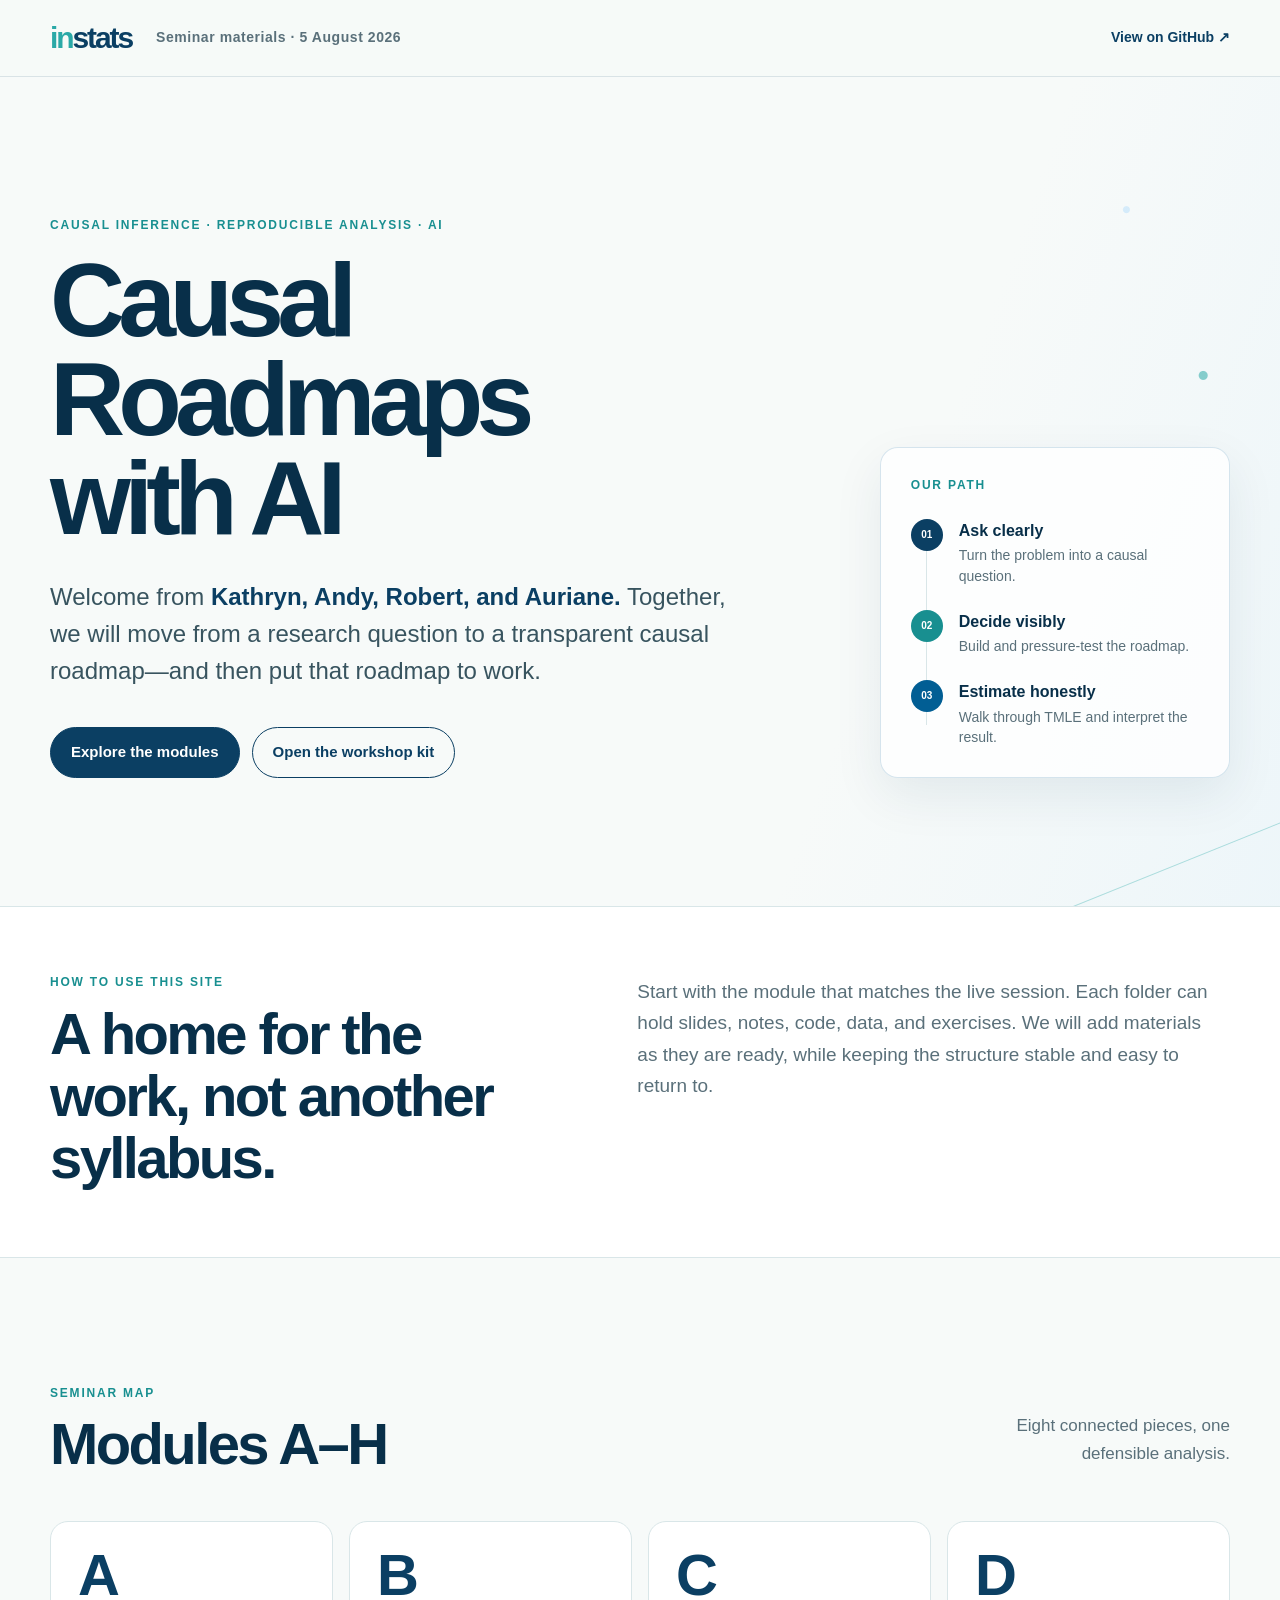
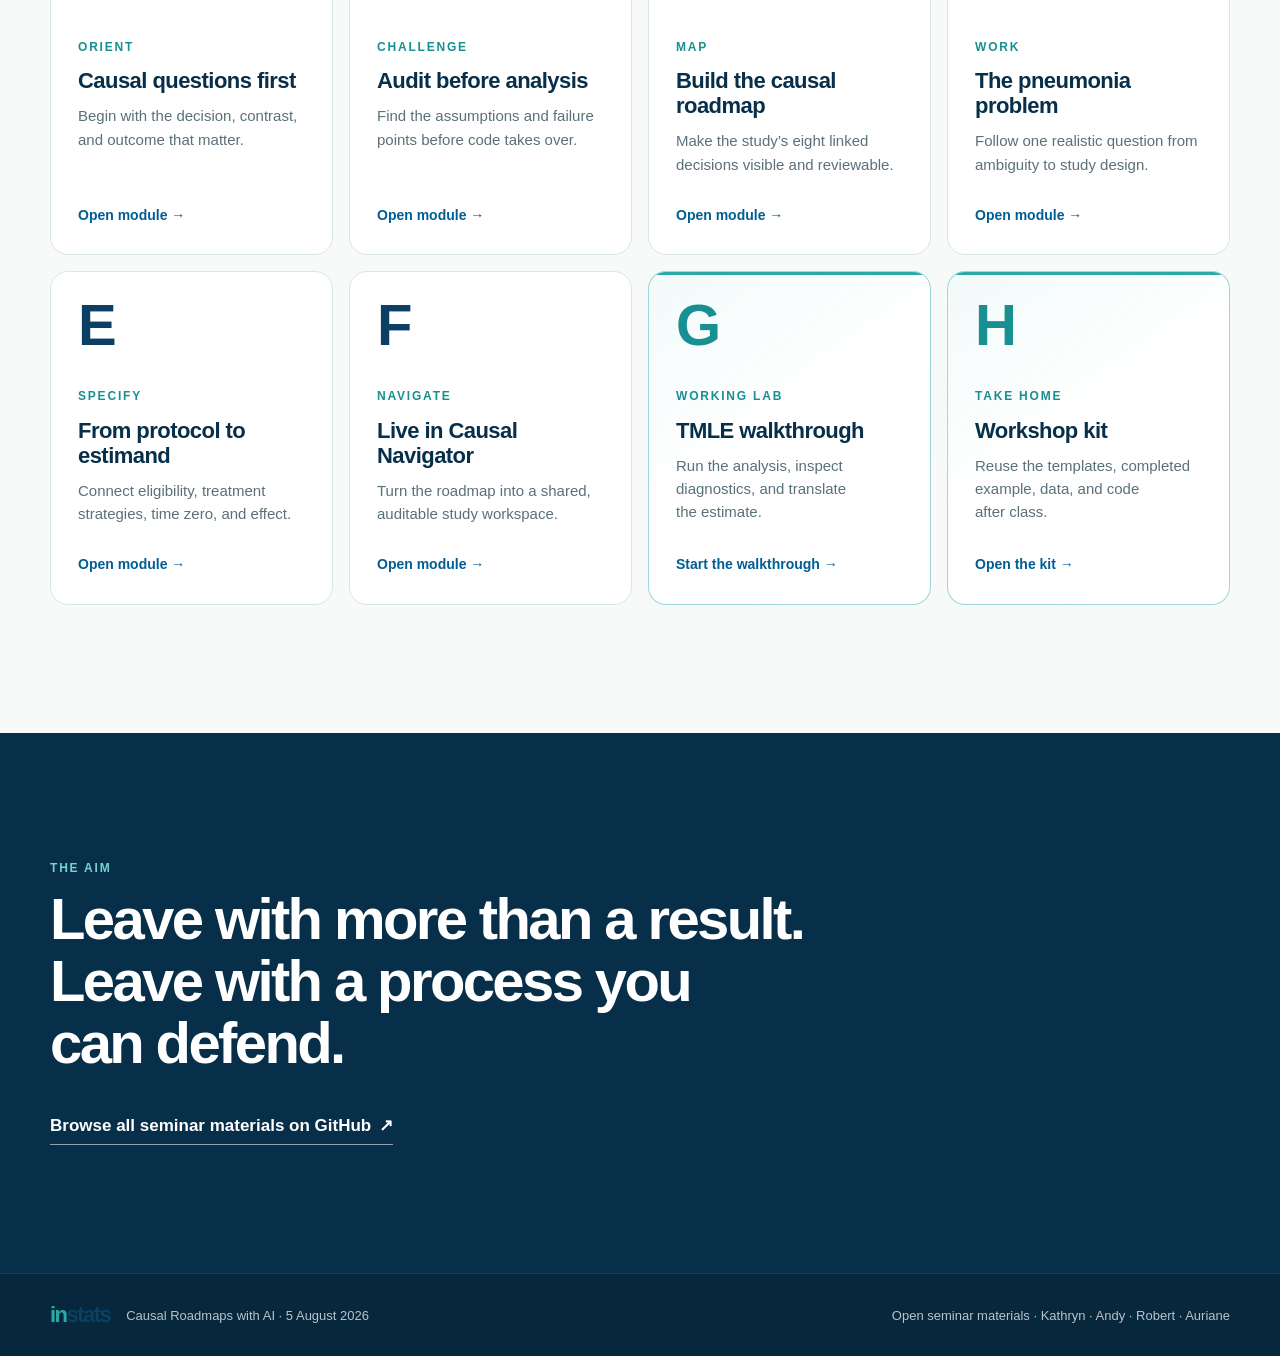
==== index.html @ be31fae8 "Create seminar materials site" ====
<!doctype html>
<html lang="en">
  <head>
    <meta charset="utf-8" />
    <meta name="viewport" content="width=device-width, initial-scale=1" />
    <meta
      name="description"
      content="Open companion materials for the INStats seminar Causal Roadmaps with AI, 5 August 2026."
    />
    <meta name="theme-color" content="#0b3f63" />
    <link
      rel="canonical"
      href="https://andystats.github.io/Instats-Aug-5-2026-seminar/"
    />

    <meta property="og:type" content="website" />
    <meta property="og:site_name" content="INStats seminar materials" />
    <meta property="og:title" content="Causal Roadmaps with AI" />
    <meta
      property="og:description"
      content="Welcome from Kathryn, Andy, Robert, and Auriane. Explore the seminar modules, TMLE walkthrough, and workshop kit."
    />
    <meta
      property="og:url"
      content="https://andystats.github.io/Instats-Aug-5-2026-seminar/"
    />
    <meta
      property="og:image"
      content="https://andystats.github.io/Instats-Aug-5-2026-seminar/assets/og.png"
    />
    <meta name="twitter:card" content="summary_large_image" />
    <meta name="twitter:title" content="Causal Roadmaps with AI" />
    <meta
      name="twitter:description"
      content="Open materials for the INStats seminar on 5 August 2026."
    />
    <meta
      name="twitter:image"
      content="https://andystats.github.io/Instats-Aug-5-2026-seminar/assets/og.png"
    />

    <link rel="stylesheet" href="styles.css" />
    <title>Causal Roadmaps with AI | INStats</title>
  </head>

  <body>
    <a class="skip-link" href="#main">Skip to main content</a>

    <header class="site-header">
      <div class="shell header-inner">
        <a class="brand" href="./" aria-label="INStats seminar home">
          <span class="brand-in">in</span><span class="brand-stats">stats</span>
        </a>
        <span class="header-label">Seminar materials · 5 August 2026</span>
        <a
          class="quiet-link"
          href="https://github.com/andystats/Instats-Aug-5-2026-seminar"
        >
          View on GitHub
          <span aria-hidden="true">↗</span>
        </a>
      </div>
    </header>

    <main id="main">
      <section class="hero">
        <div class="shell hero-grid">
          <div class="hero-copy">
            <p class="eyebrow">Causal inference · reproducible analysis · AI</p>
            <h1>Causal Roadmaps<br />with AI</h1>
            <p class="lede">
              Welcome from <strong>Kathryn, Andy, Robert, and Auriane.</strong>
              Together, we will move from a research question to a transparent
              causal roadmap—and then put that roadmap to work.
            </p>
            <div class="hero-actions">
              <a class="button button-primary" href="#modules">
                Explore the modules
              </a>
              <a
                class="button button-secondary"
                href="https://github.com/andystats/Instats-Aug-5-2026-seminar/tree/main/modules/H"
              >
                Open the workshop kit
              </a>
            </div>
          </div>

          <aside class="roadmap" aria-label="The seminar learning path">
            <p class="roadmap-label">Our path</p>
            <ol>
              <li>
                <span class="roadmap-number">01</span>
                <span>
                  <strong>Ask clearly</strong>
                  Turn the problem into a causal question.
                </span>
              </li>
              <li>
                <span class="roadmap-number">02</span>
                <span>
                  <strong>Decide visibly</strong>
                  Build and pressure-test the roadmap.
                </span>
              </li>
              <li>
                <span class="roadmap-number">03</span>
                <span>
                  <strong>Estimate honestly</strong>
                  Walk through TMLE and interpret the result.
                </span>
              </li>
            </ol>
          </aside>
        </div>
      </section>

      <section class="orientation" aria-labelledby="orientation-title">
        <div class="shell orientation-grid">
          <div>
            <p class="section-kicker">How to use this site</p>
            <h2 id="orientation-title">A home for the work, not another syllabus.</h2>
          </div>
          <p>
            Start with the module that matches the live session. Each folder can
            hold slides, notes, code, data, and exercises. We will add materials
            as they are ready, while keeping the structure stable and easy to
            return to.
          </p>
        </div>
      </section>

      <section class="modules-section" id="modules" aria-labelledby="modules-title">
        <div class="shell">
          <div class="section-heading">
            <div>
              <p class="section-kicker">Seminar map</p>
              <h2 id="modules-title">Modules A–H</h2>
            </div>
            <p>Eight connected pieces, one defensible analysis.</p>
          </div>

          <div class="module-grid">
            <a
              class="module-card"
              href="https://github.com/andystats/Instats-Aug-5-2026-seminar/tree/main/modules/A"
            >
              <span class="module-letter">A</span>
              <span class="module-meta">Orient</span>
              <h3>Causal questions first</h3>
              <p>Begin with the decision, contrast, and outcome that matter.</p>
              <span class="card-link">Open module <span aria-hidden="true">→</span></span>
            </a>

            <a
              class="module-card"
              href="https://github.com/andystats/Instats-Aug-5-2026-seminar/tree/main/modules/B"
            >
              <span class="module-letter">B</span>
              <span class="module-meta">Challenge</span>
              <h3>Audit before analysis</h3>
              <p>Find the assumptions and failure points before code takes over.</p>
              <span class="card-link">Open module <span aria-hidden="true">→</span></span>
            </a>

            <a
              class="module-card"
              href="https://github.com/andystats/Instats-Aug-5-2026-seminar/tree/main/modules/C"
            >
              <span class="module-letter">C</span>
              <span class="module-meta">Map</span>
              <h3>Build the causal roadmap</h3>
              <p>Make the study’s eight linked decisions visible and reviewable.</p>
              <span class="card-link">Open module <span aria-hidden="true">→</span></span>
            </a>

            <a
              class="module-card"
              href="https://github.com/andystats/Instats-Aug-5-2026-seminar/tree/main/modules/D"
            >
              <span class="module-letter">D</span>
              <span class="module-meta">Work</span>
              <h3>The pneumonia problem</h3>
              <p>Follow one realistic question from ambiguity to study design.</p>
              <span class="card-link">Open module <span aria-hidden="true">→</span></span>
            </a>

            <a
              class="module-card"
              href="https://github.com/andystats/Instats-Aug-5-2026-seminar/tree/main/modules/E"
            >
              <span class="module-letter">E</span>
              <span class="module-meta">Specify</span>
              <h3>From protocol to estimand</h3>
              <p>Connect eligibility, treatment strategies, time zero, and effect.</p>
              <span class="card-link">Open module <span aria-hidden="true">→</span></span>
            </a>

            <a
              class="module-card"
              href="https://github.com/andystats/Instats-Aug-5-2026-seminar/tree/main/modules/F"
            >
              <span class="module-letter">F</span>
              <span class="module-meta">Navigate</span>
              <h3>Live in Causal Navigator</h3>
              <p>Turn the roadmap into a shared, auditable study workspace.</p>
              <span class="card-link">Open module <span aria-hidden="true">→</span></span>
            </a>

            <a
              class="module-card module-card-featured"
              href="https://github.com/andystats/Instats-Aug-5-2026-seminar/tree/main/modules/G"
            >
              <span class="module-letter">G</span>
              <span class="module-meta">Working lab</span>
              <h3>TMLE walkthrough</h3>
              <p>Run the analysis, inspect diagnostics, and translate the estimate.</p>
              <span class="card-link">Start the walkthrough <span aria-hidden="true">→</span></span>
            </a>

            <a
              class="module-card module-card-featured"
              href="https://github.com/andystats/Instats-Aug-5-2026-seminar/tree/main/modules/H"
            >
              <span class="module-letter">H</span>
              <span class="module-meta">Take home</span>
              <h3>Workshop kit</h3>
              <p>Reuse the templates, completed example, data, and code after class.</p>
              <span class="card-link">Open the kit <span aria-hidden="true">→</span></span>
            </a>
          </div>
        </div>
      </section>

      <section class="closing" aria-labelledby="closing-title">
        <div class="shell closing-inner">
          <p class="section-kicker">The aim</p>
          <h2 id="closing-title">
            Leave with more than a result.<br />
            Leave with a process you can defend.
          </h2>
          <a
            class="text-link"
            href="https://github.com/andystats/Instats-Aug-5-2026-seminar"
          >
            Browse all seminar materials on GitHub
            <span aria-hidden="true">↗</span>
          </a>
        </div>
      </section>
    </main>

    <footer class="site-footer">
      <div class="shell footer-inner">
        <p>
          <span class="brand brand-small" aria-label="INStats">
            <span class="brand-in">in</span><span class="brand-stats">stats</span>
          </span>
          <span>Causal Roadmaps with AI · 5 August 2026</span>
        </p>
        <p>Open seminar materials · Kathryn · Andy · Robert · Auriane</p>
      </div>
    </footer>
  </body>
</html>
---- styles.css ----
:root {
  --navy-950: #082f49;
  --navy-900: #0b3f63;
  --blue-700: #015e94;
  --teal-600: #188f90;
  --teal-500: #2aa9a7;
  --sky-200: #b1dcfb;
  --ink: #15313f;
  --muted: #5a707a;
  --line: #d9e6e8;
  --paper: #f7faf9;
  --white: #ffffff;
  --max-width: 1180px;
  --radius: 18px;
  --shadow: 0 18px 50px rgba(8, 47, 73, 0.08);
}

* {
  box-sizing: border-box;
}

html {
  scroll-behavior: smooth;
}

body {
  margin: 0;
  background: var(--paper);
  color: var(--ink);
  font-family:
    "Avenir Next", Avenir, "Segoe UI", Helvetica, Arial, sans-serif;
  font-size: 17px;
  line-height: 1.65;
  text-rendering: optimizeLegibility;
}

a {
  color: inherit;
}

.shell {
  width: min(calc(100% - 40px), var(--max-width));
  margin-inline: auto;
}

.skip-link {
  position: fixed;
  z-index: 20;
  top: 10px;
  left: 10px;
  padding: 10px 14px;
  border-radius: 8px;
  background: var(--navy-950);
  color: var(--white);
  transform: translateY(-160%);
}

.skip-link:focus {
  transform: translateY(0);
}

.site-header {
  position: relative;
  z-index: 10;
  border-bottom: 1px solid rgba(11, 63, 99, 0.12);
  background: rgba(247, 250, 249, 0.92);
}

.header-inner {
  min-height: 76px;
  display: grid;
  grid-template-columns: auto 1fr auto;
  align-items: center;
  gap: 24px;
}

.brand {
  display: inline-flex;
  align-items: baseline;
  text-decoration: none;
  font-size: 30px;
  font-weight: 800;
  letter-spacing: -0.07em;
  line-height: 1;
}

.brand-in {
  color: var(--teal-500);
}

.brand-stats {
  color: var(--navy-900);
}

.header-label {
  color: var(--muted);
  font-size: 14px;
  font-weight: 650;
  letter-spacing: 0.04em;
}

.quiet-link {
  color: var(--navy-900);
  font-size: 14px;
  font-weight: 700;
  text-decoration: none;
}

.quiet-link:hover,
.quiet-link:focus-visible {
  color: var(--teal-600);
}

.hero {
  position: relative;
  overflow: hidden;
  padding: clamp(80px, 11vw, 150px) 0 clamp(84px, 10vw, 130px);
  background:
    radial-gradient(circle at 88% 16%, rgba(177, 220, 251, 0.48) 0 3px, transparent 4px),
    radial-gradient(circle at 94% 36%, rgba(42, 169, 167, 0.55) 0 4px, transparent 5px),
    linear-gradient(110deg, var(--paper) 0 68%, rgba(177, 220, 251, 0.14) 100%);
}

.hero::after {
  content: "";
  position: absolute;
  right: -120px;
  bottom: 26px;
  width: 520px;
  height: 1px;
  background: var(--teal-500);
  opacity: 0.35;
  transform: rotate(-22deg);
  transform-origin: center;
}

.hero-grid {
  position: relative;
  z-index: 1;
  display: grid;
  grid-template-columns: minmax(0, 1.35fr) minmax(310px, 0.65fr);
  gap: clamp(56px, 8vw, 108px);
  align-items: end;
}

.eyebrow,
.section-kicker,
.roadmap-label,
.module-meta {
  margin: 0;
  color: var(--teal-600);
  font-size: 12px;
  font-weight: 800;
  letter-spacing: 0.15em;
  line-height: 1.3;
  text-transform: uppercase;
}

h1,
h2,
h3,
p {
  text-wrap: pretty;
}

h1 {
  max-width: 760px;
  margin: 18px 0 30px;
  color: var(--navy-950);
  font-size: clamp(58px, 8.4vw, 104px);
  font-weight: 750;
  letter-spacing: -0.065em;
  line-height: 0.95;
}

.lede {
  max-width: 680px;
  margin: 0;
  color: #38545f;
  font-size: clamp(19px, 2.1vw, 24px);
  line-height: 1.55;
}

.lede strong {
  color: var(--navy-900);
  font-weight: 700;
}

.hero-actions {
  display: flex;
  flex-wrap: wrap;
  gap: 12px;
  margin-top: 38px;
}

.button {
  display: inline-flex;
  min-height: 50px;
  align-items: center;
  justify-content: center;
  padding: 12px 20px;
  border: 1px solid var(--navy-900);
  border-radius: 999px;
  font-size: 15px;
  font-weight: 750;
  text-decoration: none;
  transition:
    background-color 160ms ease,
    color 160ms ease,
    transform 160ms ease;
}

.button:hover {
  transform: translateY(-2px);
}

.button-primary {
  background: var(--navy-900);
  color: var(--white);
}

.button-primary:hover {
  background: var(--navy-950);
}

.button-secondary {
  background: transparent;
  color: var(--navy-900);
}

.button-secondary:hover {
  background: rgba(255, 255, 255, 0.7);
}

.roadmap {
  padding: 30px;
  border: 1px solid rgba(1, 94, 148, 0.16);
  border-radius: var(--radius);
  background: rgba(255, 255, 255, 0.78);
  box-shadow: var(--shadow);
}

.roadmap ol {
  position: relative;
  display: grid;
  gap: 24px;
  margin: 25px 0 0;
  padding: 0;
  list-style: none;
}

.roadmap ol::before {
  content: "";
  position: absolute;
  top: 14px;
  bottom: 22px;
  left: 15px;
  width: 1px;
  background: var(--line);
}

.roadmap li {
  position: relative;
  display: grid;
  grid-template-columns: 32px 1fr;
  gap: 16px;
  color: var(--muted);
  font-size: 14px;
  line-height: 1.45;
}

.roadmap-number {
  position: relative;
  z-index: 1;
  display: grid;
  width: 32px;
  height: 32px;
  place-items: center;
  border-radius: 50%;
  background: var(--navy-900);
  color: var(--white);
  font-size: 10px;
  font-weight: 800;
}

.roadmap li:nth-child(2) .roadmap-number {
  background: var(--teal-600);
}

.roadmap li:nth-child(3) .roadmap-number {
  background: var(--blue-700);
}

.roadmap strong {
  display: block;
  margin-bottom: 3px;
  color: var(--navy-950);
  font-size: 16px;
}

.orientation {
  padding: 68px 0;
  border-top: 1px solid var(--line);
  border-bottom: 1px solid var(--line);
  background: var(--white);
}

.orientation-grid {
  display: grid;
  grid-template-columns: 0.9fr 1.1fr;
  gap: clamp(36px, 8vw, 110px);
  align-items: start;
}

.orientation h2,
.section-heading h2,
.closing h2 {
  margin: 12px 0 0;
  color: var(--navy-950);
  font-size: clamp(34px, 4.8vw, 58px);
  font-weight: 720;
  letter-spacing: -0.045em;
  line-height: 1.07;
}

.orientation-grid > p {
  max-width: 620px;
  margin: 1px 0 0;
  color: var(--muted);
  font-size: 19px;
}

.modules-section {
  padding: clamp(76px, 10vw, 128px) 0;
}

.section-heading {
  display: flex;
  justify-content: space-between;
  gap: 32px;
  align-items: end;
  margin-bottom: 46px;
}

.section-heading > p {
  max-width: 360px;
  margin: 0 0 7px;
  color: var(--muted);
  text-align: right;
}

.module-grid {
  display: grid;
  grid-template-columns: repeat(4, minmax(0, 1fr));
  gap: 16px;
}

.module-card {
  position: relative;
  min-height: 330px;
  display: flex;
  flex-direction: column;
  padding: 27px;
  overflow: hidden;
  border: 1px solid var(--line);
  border-radius: var(--radius);
  background: var(--white);
  color: var(--ink);
  text-decoration: none;
  transition:
    border-color 180ms ease,
    box-shadow 180ms ease,
    transform 180ms ease;
}

.module-card::before {
  content: "";
  position: absolute;
  inset: 0 auto auto 0;
  width: 100%;
  height: 3px;
  background: var(--sky-200);
  transform: scaleX(0);
  transform-origin: left;
  transition: transform 180ms ease;
}

.module-card:hover {
  border-color: rgba(1, 94, 148, 0.4);
  box-shadow: var(--shadow);
  transform: translateY(-4px);
}

.module-card:hover::before {
  transform: scaleX(1);
}

.module-card-featured {
  border-color: rgba(42, 169, 167, 0.45);
  background:
    linear-gradient(145deg, rgba(42, 169, 167, 0.06), transparent 46%),
    var(--white);
}

.module-card-featured::before {
  background: var(--teal-500);
  transform: scaleX(1);
}

.module-letter {
  display: block;
  margin-bottom: 38px;
  color: var(--navy-900);
  font-size: 58px;
  font-weight: 650;
  letter-spacing: -0.06em;
  line-height: 0.9;
}

.module-card-featured .module-letter {
  color: var(--teal-600);
}

.module-card h3 {
  margin: 13px 0 11px;
  color: var(--navy-950);
  font-size: 22px;
  font-weight: 720;
  letter-spacing: -0.025em;
  line-height: 1.14;
}

.module-card p {
  margin: 0 0 28px;
  color: var(--muted);
  font-size: 15px;
  line-height: 1.55;
}

.card-link {
  margin-top: auto;
  color: var(--blue-700);
  font-size: 14px;
  font-weight: 750;
}

.closing {
  padding: clamp(82px, 10vw, 132px) 0;
  background: var(--navy-950);
  color: var(--white);
}

.closing-inner {
  display: grid;
  justify-items: start;
}

.closing .section-kicker {
  color: #76d2cf;
}

.closing h2 {
  max-width: 900px;
  color: var(--white);
}

.text-link {
  display: inline-flex;
  gap: 8px;
  margin-top: 38px;
  padding-bottom: 4px;
  border-bottom: 1px solid rgba(255, 255, 255, 0.55);
  font-weight: 700;
  text-decoration: none;
}

.text-link:hover {
  border-color: #76d2cf;
  color: #76d2cf;
}

.site-footer {
  padding: 30px 0;
  border-top: 1px solid rgba(255, 255, 255, 0.09);
  background: #06273c;
  color: rgba(255, 255, 255, 0.72);
  font-size: 13px;
}

.footer-inner {
  display: flex;
  justify-content: space-between;
  gap: 30px;
  align-items: center;
}

.footer-inner p {
  display: flex;
  align-items: center;
  gap: 16px;
  margin: 0;
}

.brand-small {
  font-size: 22px;
}

a:focus-visible {
  outline: 3px solid var(--teal-500);
  outline-offset: 4px;
}

@media (max-width: 980px) {
  .hero-grid {
    grid-template-columns: 1fr;
    align-items: start;
  }

  .roadmap {
    max-width: 680px;
  }

  .module-grid {
    grid-template-columns: repeat(2, minmax(0, 1fr));
  }
}

@media (max-width: 720px) {
  .shell {
    width: min(calc(100% - 28px), var(--max-width));
  }

  .header-inner {
    min-height: 68px;
    grid-template-columns: auto 1fr;
  }

  .header-label {
    display: none;
  }

  .quiet-link {
    justify-self: end;
  }

  .hero {
    padding: 68px 0 76px;
  }

  .hero-grid {
    gap: 48px;
  }

  h1 {
    font-size: clamp(52px, 16vw, 76px);
  }

  .hero-actions {
    align-items: stretch;
    flex-direction: column;
  }

  .button {
    width: 100%;
  }

  .orientation-grid,
  .module-grid {
    grid-template-columns: 1fr;
  }

  .section-heading {
    display: grid;
    align-items: start;
  }

  .section-heading > p {
    text-align: left;
  }

  .module-card {
    min-height: 286px;
  }

  .footer-inner,
  .footer-inner p {
    align-items: flex-start;
    flex-direction: column;
  }
}

@media (prefers-reduced-motion: reduce) {
  html {
    scroll-behavior: auto;
  }

  *,
  *::before,
  *::after {
    scroll-behavior: auto !important;
    transition-duration: 0.01ms !important;
  }
}
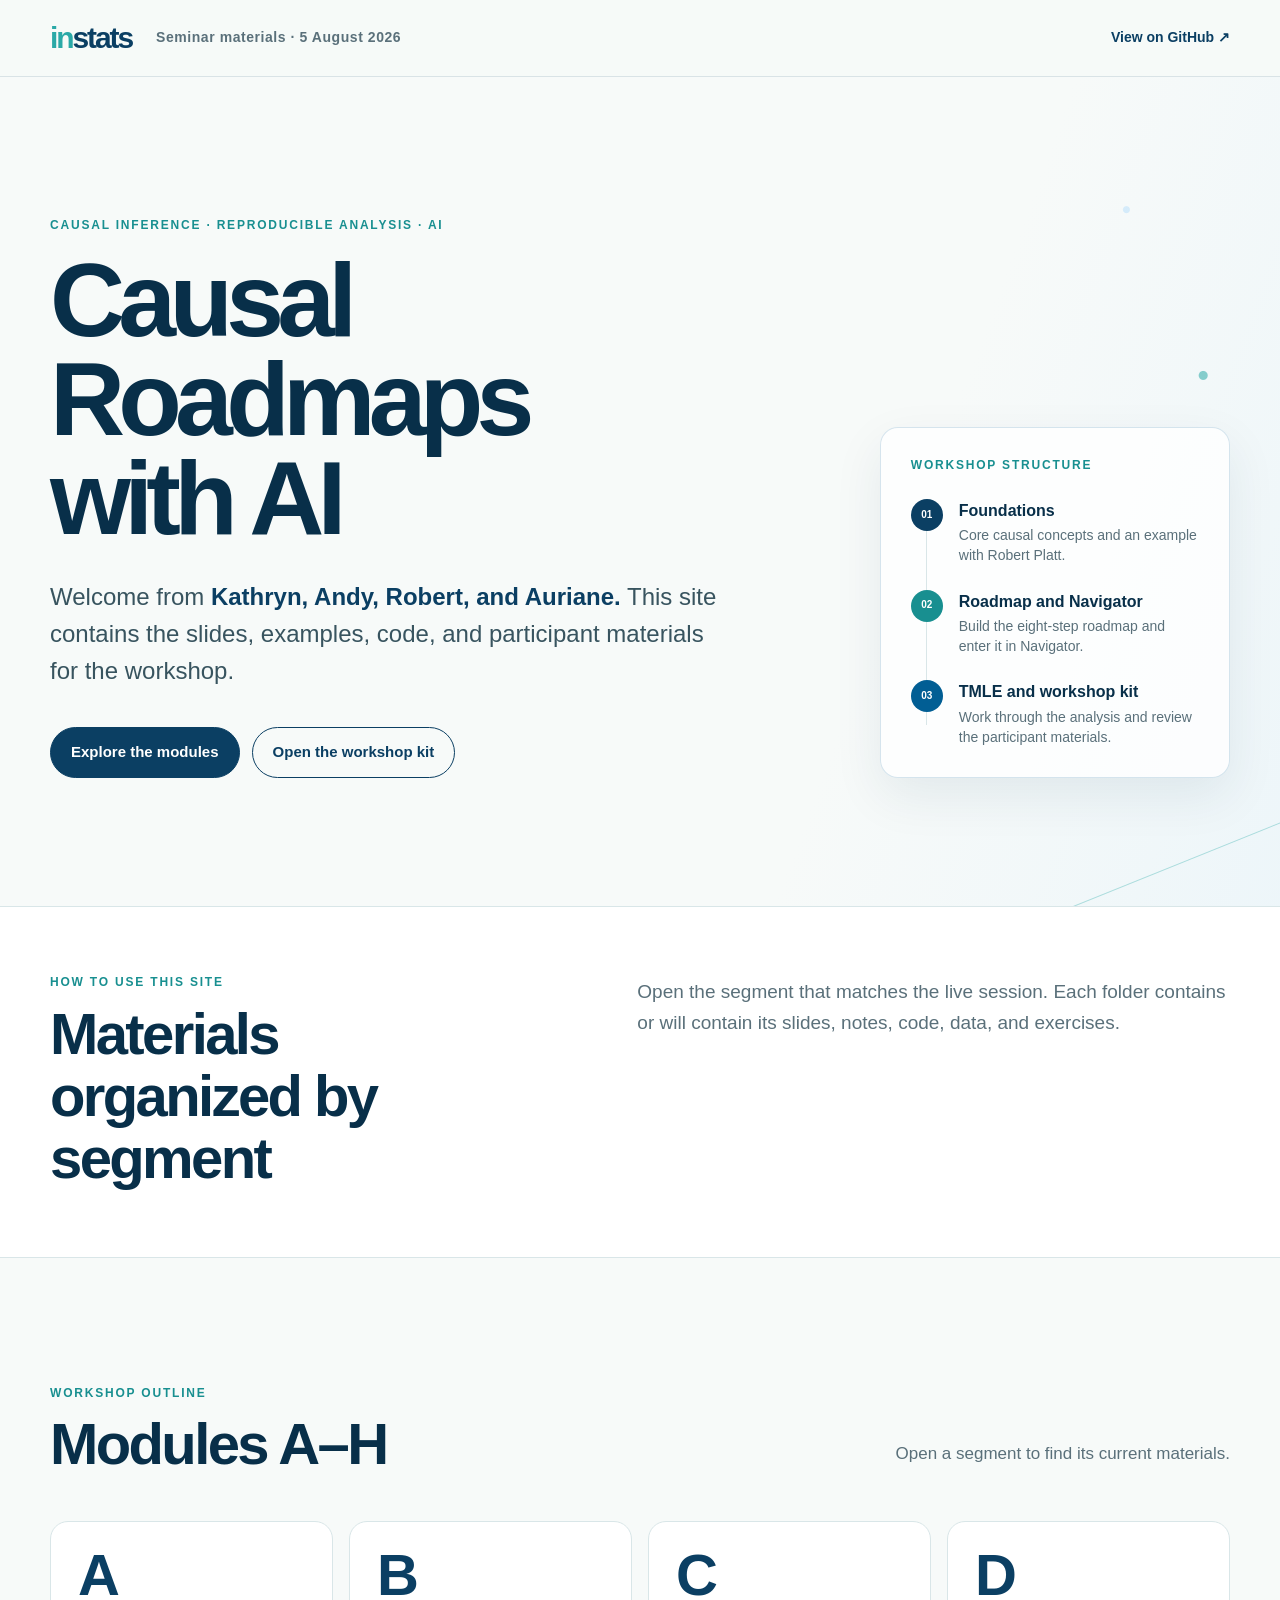
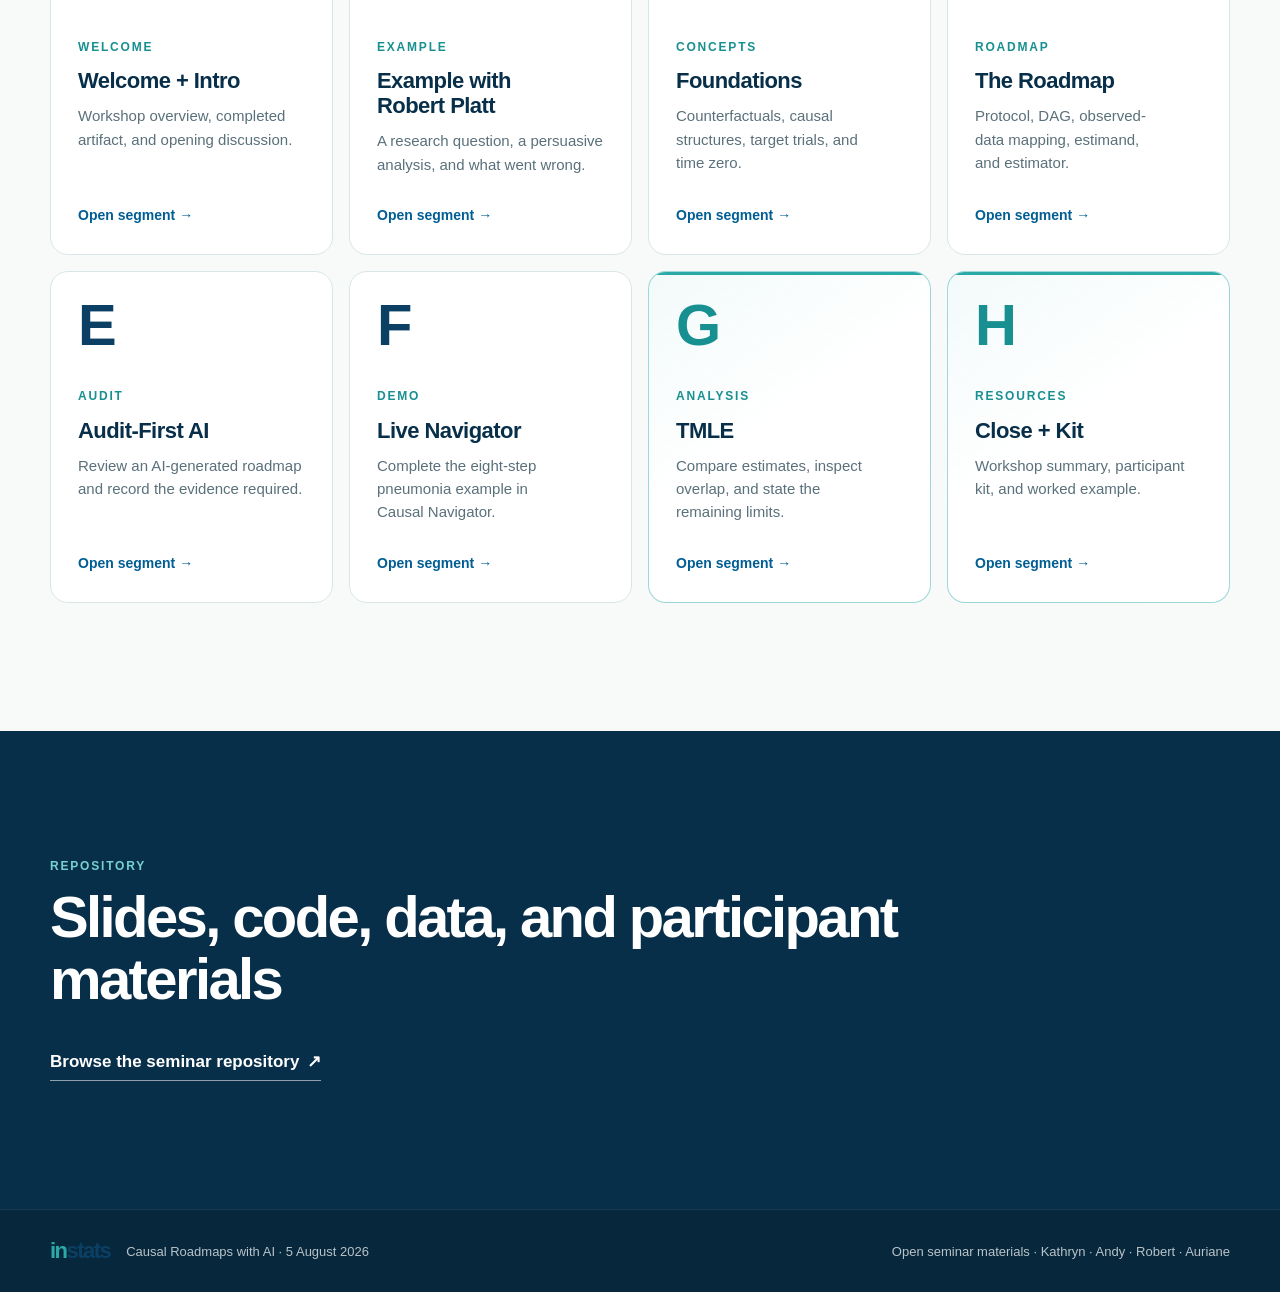
==== commit 24793d25: "Align site with workshop outline" ====
--- a/index.html
+++ b/index.html
@@ -70,8 +70,8 @@
             <h1>Causal Roadmaps<br />with AI</h1>
             <p class="lede">
               Welcome from <strong>Kathryn, Andy, Robert, and Auriane.</strong>
-              Together, we will move from a research question to a transparent
-              causal roadmap—and then put that roadmap to work.
+              This site contains the slides, examples, code, and participant
+              materials for the workshop.
             </p>
             <div class="hero-actions">
               <a class="button button-primary" href="#modules">
@@ -87,27 +87,27 @@
           </div>
 
           <aside class="roadmap" aria-label="The seminar learning path">
-            <p class="roadmap-label">Our path</p>
+            <p class="roadmap-label">Workshop structure</p>
             <ol>
               <li>
                 <span class="roadmap-number">01</span>
                 <span>
-                  <strong>Ask clearly</strong>
-                  Turn the problem into a causal question.
+                  <strong>Foundations</strong>
+                  Core causal concepts and an example with Robert Platt.
                 </span>
               </li>
               <li>
                 <span class="roadmap-number">02</span>
                 <span>
-                  <strong>Decide visibly</strong>
-                  Build and pressure-test the roadmap.
+                  <strong>Roadmap and Navigator</strong>
+                  Build the eight-step roadmap and enter it in Navigator.
                 </span>
               </li>
               <li>
                 <span class="roadmap-number">03</span>
                 <span>
-                  <strong>Estimate honestly</strong>
-                  Walk through TMLE and interpret the result.
+                  <strong>TMLE and workshop kit</strong>
+                  Work through the analysis and review the participant materials.
                 </span>
               </li>
             </ol>
@@ -119,13 +119,11 @@
         <div class="shell orientation-grid">
           <div>
             <p class="section-kicker">How to use this site</p>
-            <h2 id="orientation-title">A home for the work, not another syllabus.</h2>
+            <h2 id="orientation-title">Materials organized by segment</h2>
           </div>
           <p>
-            Start with the module that matches the live session. Each folder can
-            hold slides, notes, code, data, and exercises. We will add materials
-            as they are ready, while keeping the structure stable and easy to
-            return to.
+            Open the segment that matches the live session. Each folder contains
+            or will contain its slides, notes, code, data, and exercises.
           </p>
         </div>
       </section>
@@ -134,10 +132,10 @@
         <div class="shell">
           <div class="section-heading">
             <div>
-              <p class="section-kicker">Seminar map</p>
+              <p class="section-kicker">Workshop outline</p>
               <h2 id="modules-title">Modules A–H</h2>
             </div>
-            <p>Eight connected pieces, one defensible analysis.</p>
+            <p>Open a segment to find its current materials.</p>
           </div>
 
           <div class="module-grid">
@@ -146,10 +144,10 @@
               href="https://github.com/andystats/Instats-Aug-5-2026-seminar/tree/main/modules/A"
             >
               <span class="module-letter">A</span>
-              <span class="module-meta">Orient</span>
-              <h3>Causal questions first</h3>
-              <p>Begin with the decision, contrast, and outcome that matter.</p>
-              <span class="card-link">Open module <span aria-hidden="true">→</span></span>
+              <span class="module-meta">Welcome</span>
+              <h3>Welcome + Intro</h3>
+              <p>Workshop overview, completed artifact, and opening discussion.</p>
+              <span class="card-link">Open segment <span aria-hidden="true">→</span></span>
             </a>
 
             <a
@@ -157,10 +155,10 @@
               href="https://github.com/andystats/Instats-Aug-5-2026-seminar/tree/main/modules/B"
             >
               <span class="module-letter">B</span>
-              <span class="module-meta">Challenge</span>
-              <h3>Audit before analysis</h3>
-              <p>Find the assumptions and failure points before code takes over.</p>
-              <span class="card-link">Open module <span aria-hidden="true">→</span></span>
+              <span class="module-meta">Example</span>
+              <h3>Example with Robert Platt</h3>
+              <p>A research question, a persuasive analysis, and what went wrong.</p>
+              <span class="card-link">Open segment <span aria-hidden="true">→</span></span>
             </a>
 
             <a
@@ -168,10 +166,10 @@
               href="https://github.com/andystats/Instats-Aug-5-2026-seminar/tree/main/modules/C"
             >
               <span class="module-letter">C</span>
-              <span class="module-meta">Map</span>
-              <h3>Build the causal roadmap</h3>
-              <p>Make the study’s eight linked decisions visible and reviewable.</p>
-              <span class="card-link">Open module <span aria-hidden="true">→</span></span>
+              <span class="module-meta">Concepts</span>
+              <h3>Foundations</h3>
+              <p>Counterfactuals, causal structures, target trials, and time zero.</p>
+              <span class="card-link">Open segment <span aria-hidden="true">→</span></span>
             </a>
 
             <a
@@ -179,10 +177,10 @@
               href="https://github.com/andystats/Instats-Aug-5-2026-seminar/tree/main/modules/D"
             >
               <span class="module-letter">D</span>
-              <span class="module-meta">Work</span>
-              <h3>The pneumonia problem</h3>
-              <p>Follow one realistic question from ambiguity to study design.</p>
-              <span class="card-link">Open module <span aria-hidden="true">→</span></span>
+              <span class="module-meta">Roadmap</span>
+              <h3>The Roadmap</h3>
+              <p>Protocol, DAG, observed-data mapping, estimand, and estimator.</p>
+              <span class="card-link">Open segment <span aria-hidden="true">→</span></span>
             </a>
 
             <a
@@ -190,10 +188,10 @@
               href="https://github.com/andystats/Instats-Aug-5-2026-seminar/tree/main/modules/E"
             >
               <span class="module-letter">E</span>
-              <span class="module-meta">Specify</span>
-              <h3>From protocol to estimand</h3>
-              <p>Connect eligibility, treatment strategies, time zero, and effect.</p>
-              <span class="card-link">Open module <span aria-hidden="true">→</span></span>
+              <span class="module-meta">Audit</span>
+              <h3>Audit-First AI</h3>
+              <p>Review an AI-generated roadmap and record the evidence required.</p>
+              <span class="card-link">Open segment <span aria-hidden="true">→</span></span>
             </a>
 
             <a
@@ -201,10 +199,10 @@
               href="https://github.com/andystats/Instats-Aug-5-2026-seminar/tree/main/modules/F"
             >
               <span class="module-letter">F</span>
-              <span class="module-meta">Navigate</span>
-              <h3>Live in Causal Navigator</h3>
-              <p>Turn the roadmap into a shared, auditable study workspace.</p>
-              <span class="card-link">Open module <span aria-hidden="true">→</span></span>
+              <span class="module-meta">Demo</span>
+              <h3>Live Navigator</h3>
+              <p>Complete the eight-step pneumonia example in Causal Navigator.</p>
+              <span class="card-link">Open segment <span aria-hidden="true">→</span></span>
             </a>
 
             <a
@@ -212,10 +210,10 @@
               href="https://github.com/andystats/Instats-Aug-5-2026-seminar/tree/main/modules/G"
             >
               <span class="module-letter">G</span>
-              <span class="module-meta">Working lab</span>
-              <h3>TMLE walkthrough</h3>
-              <p>Run the analysis, inspect diagnostics, and translate the estimate.</p>
-              <span class="card-link">Start the walkthrough <span aria-hidden="true">→</span></span>
+              <span class="module-meta">Analysis</span>
+              <h3>TMLE</h3>
+              <p>Compare estimates, inspect overlap, and state the remaining limits.</p>
+              <span class="card-link">Open segment <span aria-hidden="true">→</span></span>
             </a>
 
             <a
@@ -223,10 +221,10 @@
               href="https://github.com/andystats/Instats-Aug-5-2026-seminar/tree/main/modules/H"
             >
               <span class="module-letter">H</span>
-              <span class="module-meta">Take home</span>
-              <h3>Workshop kit</h3>
-              <p>Reuse the templates, completed example, data, and code after class.</p>
-              <span class="card-link">Open the kit <span aria-hidden="true">→</span></span>
+              <span class="module-meta">Resources</span>
+              <h3>Close + Kit</h3>
+              <p>Workshop summary, participant kit, and worked example.</p>
+              <span class="card-link">Open segment <span aria-hidden="true">→</span></span>
             </a>
           </div>
         </div>
@@ -234,16 +232,13 @@
 
       <section class="closing" aria-labelledby="closing-title">
         <div class="shell closing-inner">
-          <p class="section-kicker">The aim</p>
-          <h2 id="closing-title">
-            Leave with more than a result.<br />
-            Leave with a process you can defend.
-          </h2>
+          <p class="section-kicker">Repository</p>
+          <h2 id="closing-title">Slides, code, data, and participant materials</h2>
           <a
             class="text-link"
             href="https://github.com/andystats/Instats-Aug-5-2026-seminar"
           >
-            Browse all seminar materials on GitHub
+            Browse the seminar repository
             <span aria-hidden="true">↗</span>
           </a>
         </div>
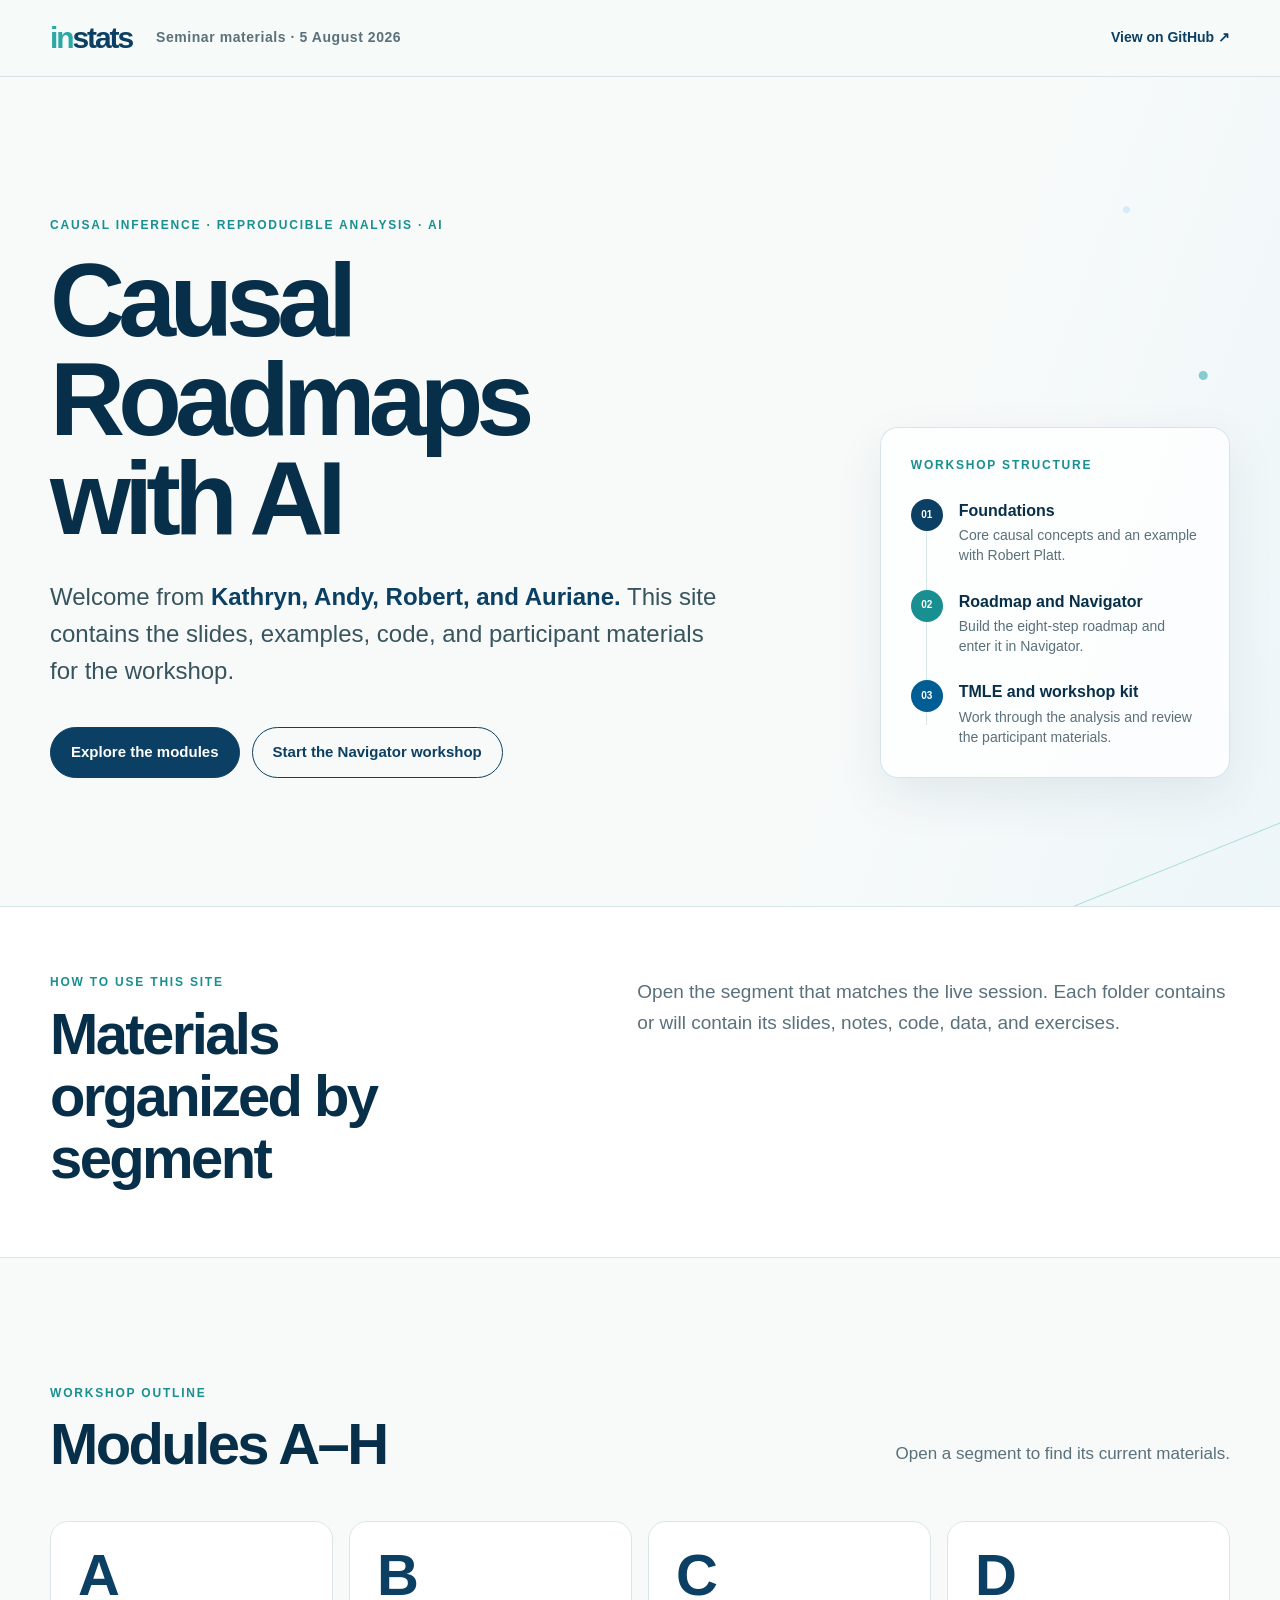
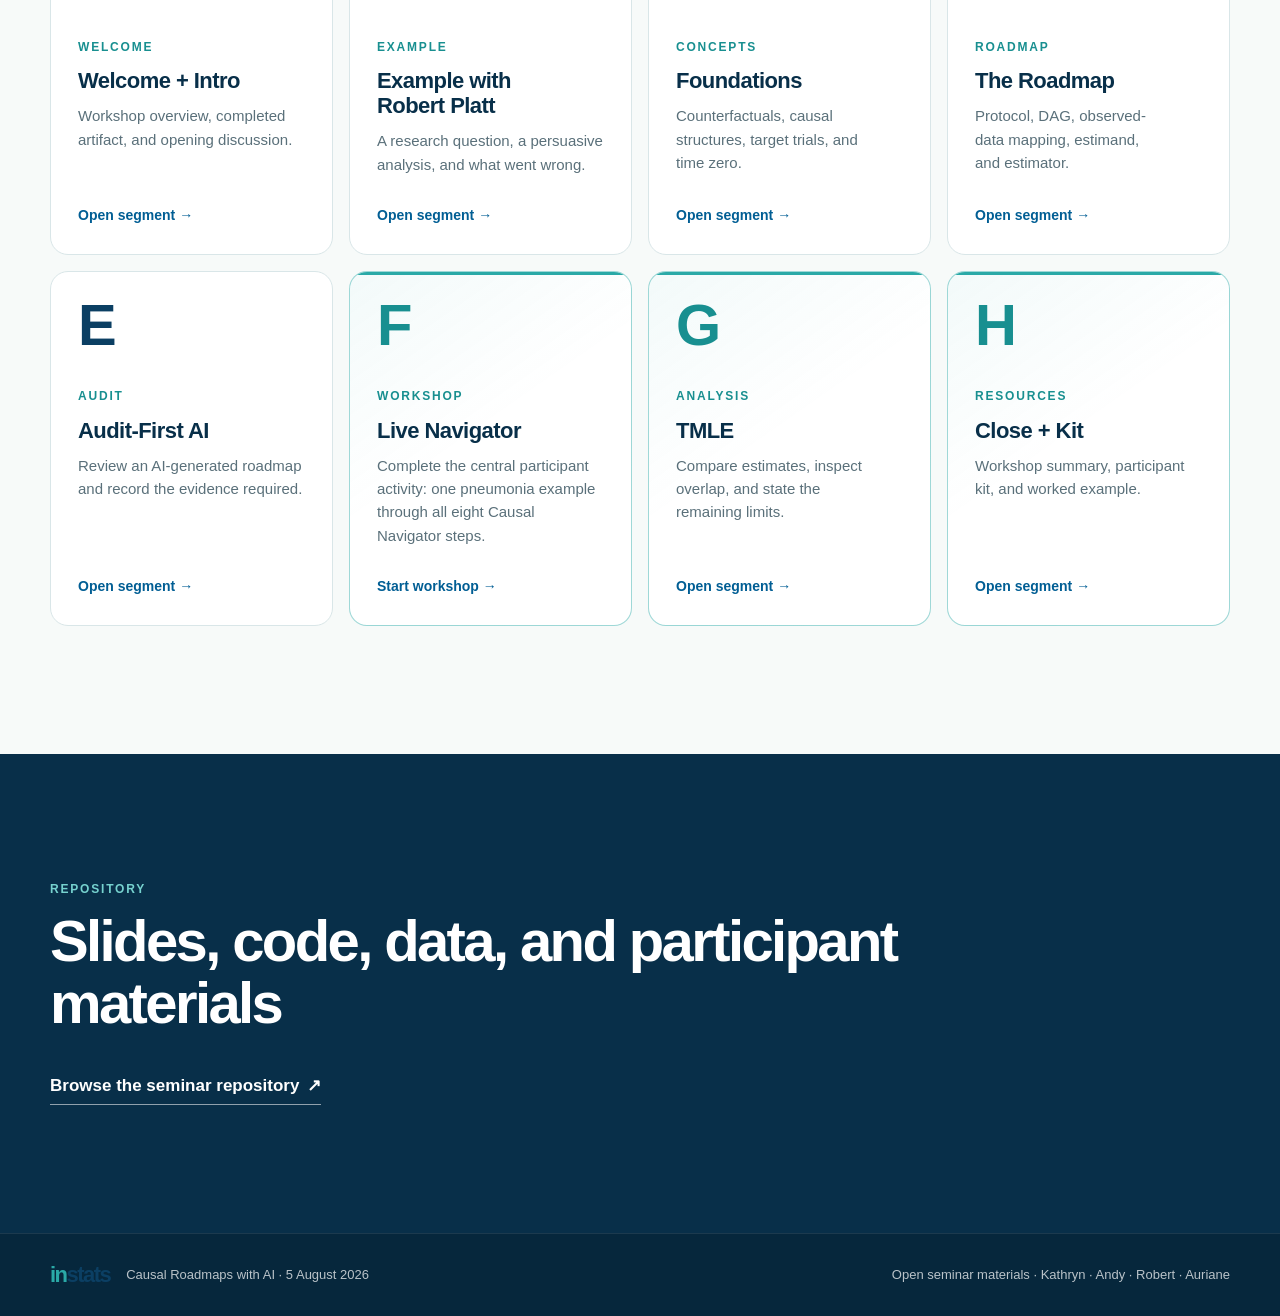
==== commit c71ddd0d: "Publish Module F Beamer workshop" ====
--- a/index.html
+++ b/index.html
@@ -18,7 +18,7 @@
     <meta property="og:title" content="Causal Roadmaps with AI" />
     <meta
       property="og:description"
-      content="Welcome from Kathryn, Andy, Robert, and Auriane. Explore the seminar modules, TMLE walkthrough, and workshop kit."
+      content="Welcome from Kathryn, Andy, Robert, and Auriane. Explore the seminar modules, central Navigator workshop, TMLE walkthrough, and participant kit."
     />
     <meta
       property="og:url"
@@ -77,11 +77,8 @@
               <a class="button button-primary" href="#modules">
                 Explore the modules
               </a>
-              <a
-                class="button button-secondary"
-                href="https://github.com/andystats/Instats-Aug-5-2026-seminar/tree/main/modules/H"
-              >
-                Open the workshop kit
+              <a class="button button-secondary" href="modules/F/">
+                Start the Navigator workshop
               </a>
             </div>
           </div>
@@ -195,14 +192,17 @@
             </a>
 
             <a
-              class="module-card"
-              href="https://github.com/andystats/Instats-Aug-5-2026-seminar/tree/main/modules/F"
+              class="module-card module-card-featured"
+              href="modules/F/"
             >
               <span class="module-letter">F</span>
-              <span class="module-meta">Demo</span>
+              <span class="module-meta">Workshop</span>
               <h3>Live Navigator</h3>
-              <p>Complete the eight-step pneumonia example in Causal Navigator.</p>
-              <span class="card-link">Open segment <span aria-hidden="true">→</span></span>
+              <p>
+                Complete the central participant activity: one pneumonia example
+                through all eight Causal Navigator steps.
+              </p>
+              <span class="card-link">Start workshop <span aria-hidden="true">→</span></span>
             </a>
 
             <a
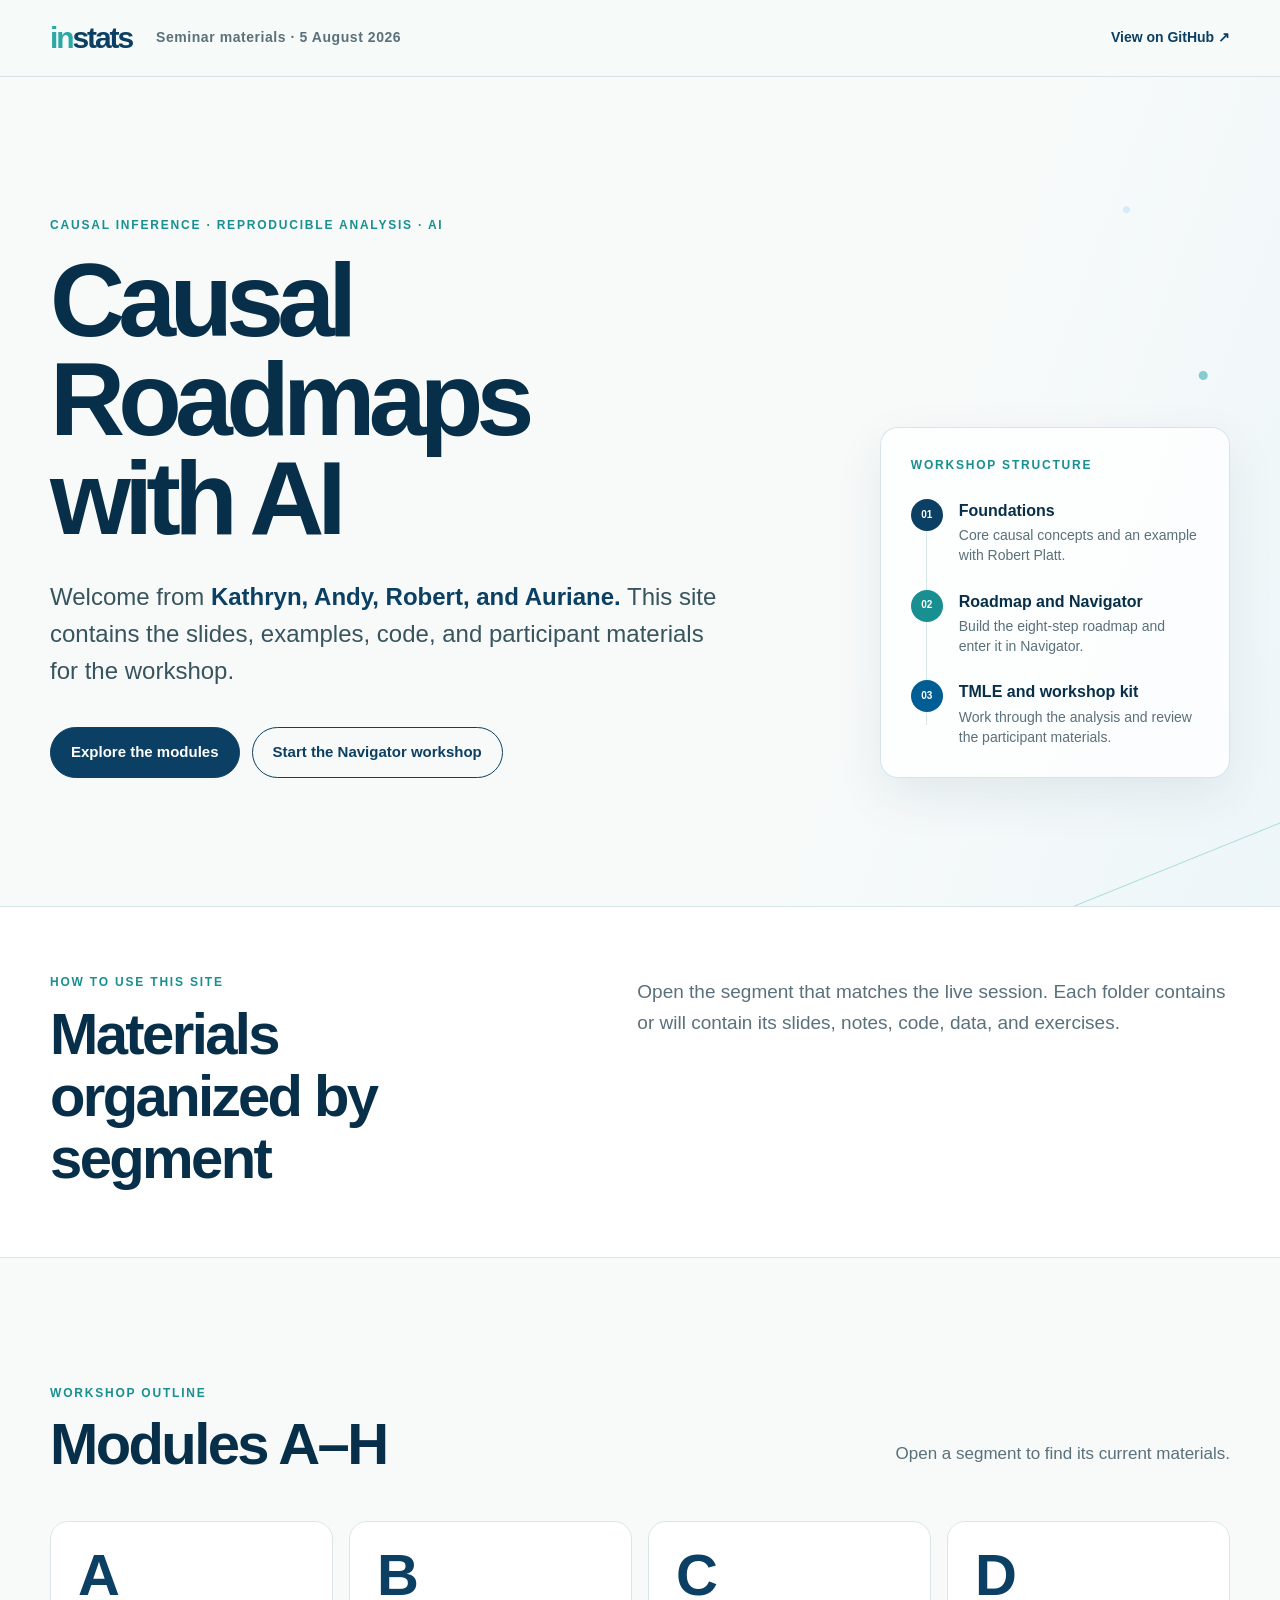
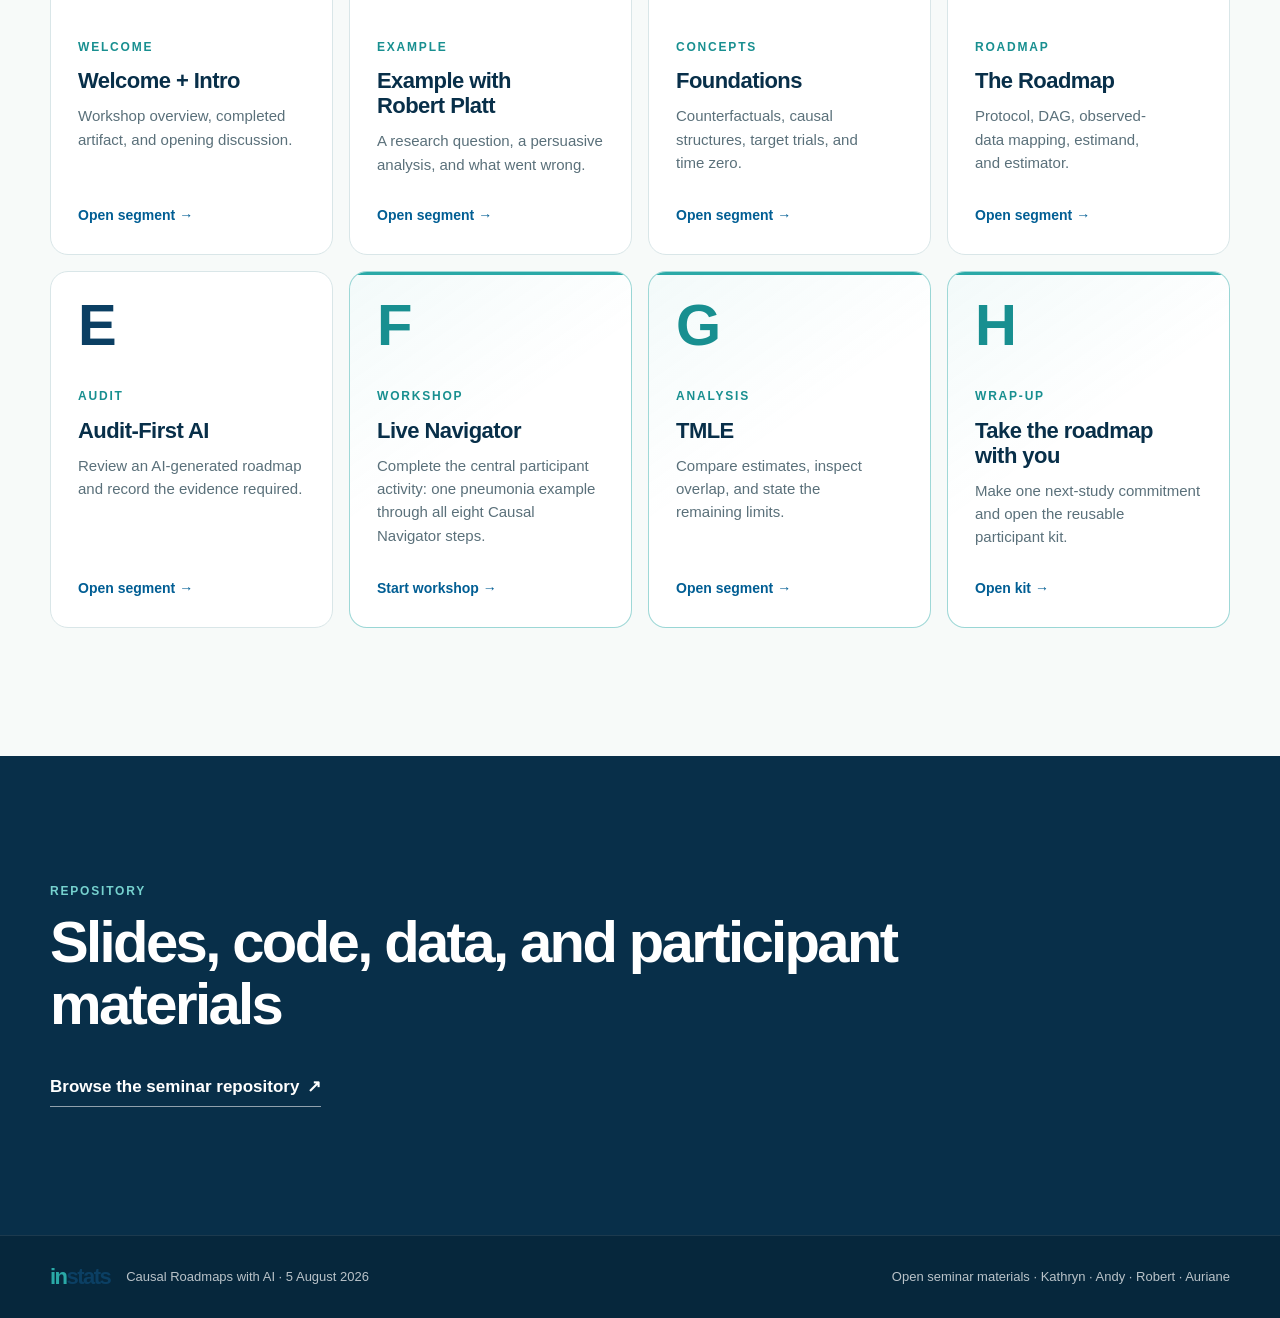
==== commit 50527aba: "Publish Segment H wrap-up and participant kit" ====
--- a/index.html
+++ b/index.html
@@ -218,13 +218,16 @@
 
             <a
               class="module-card module-card-featured"
-              href="https://github.com/andystats/Instats-Aug-5-2026-seminar/tree/main/modules/H"
+              href="modules/H/"
             >
               <span class="module-letter">H</span>
-              <span class="module-meta">Resources</span>
-              <h3>Close + Kit</h3>
-              <p>Workshop summary, participant kit, and worked example.</p>
-              <span class="card-link">Open segment <span aria-hidden="true">→</span></span>
+              <span class="module-meta">Wrap-up</span>
+              <h3>Take the roadmap with you</h3>
+              <p>
+                Make one next-study commitment and open the reusable participant
+                kit.
+              </p>
+              <span class="card-link">Open kit <span aria-hidden="true">→</span></span>
             </a>
           </div>
         </div>
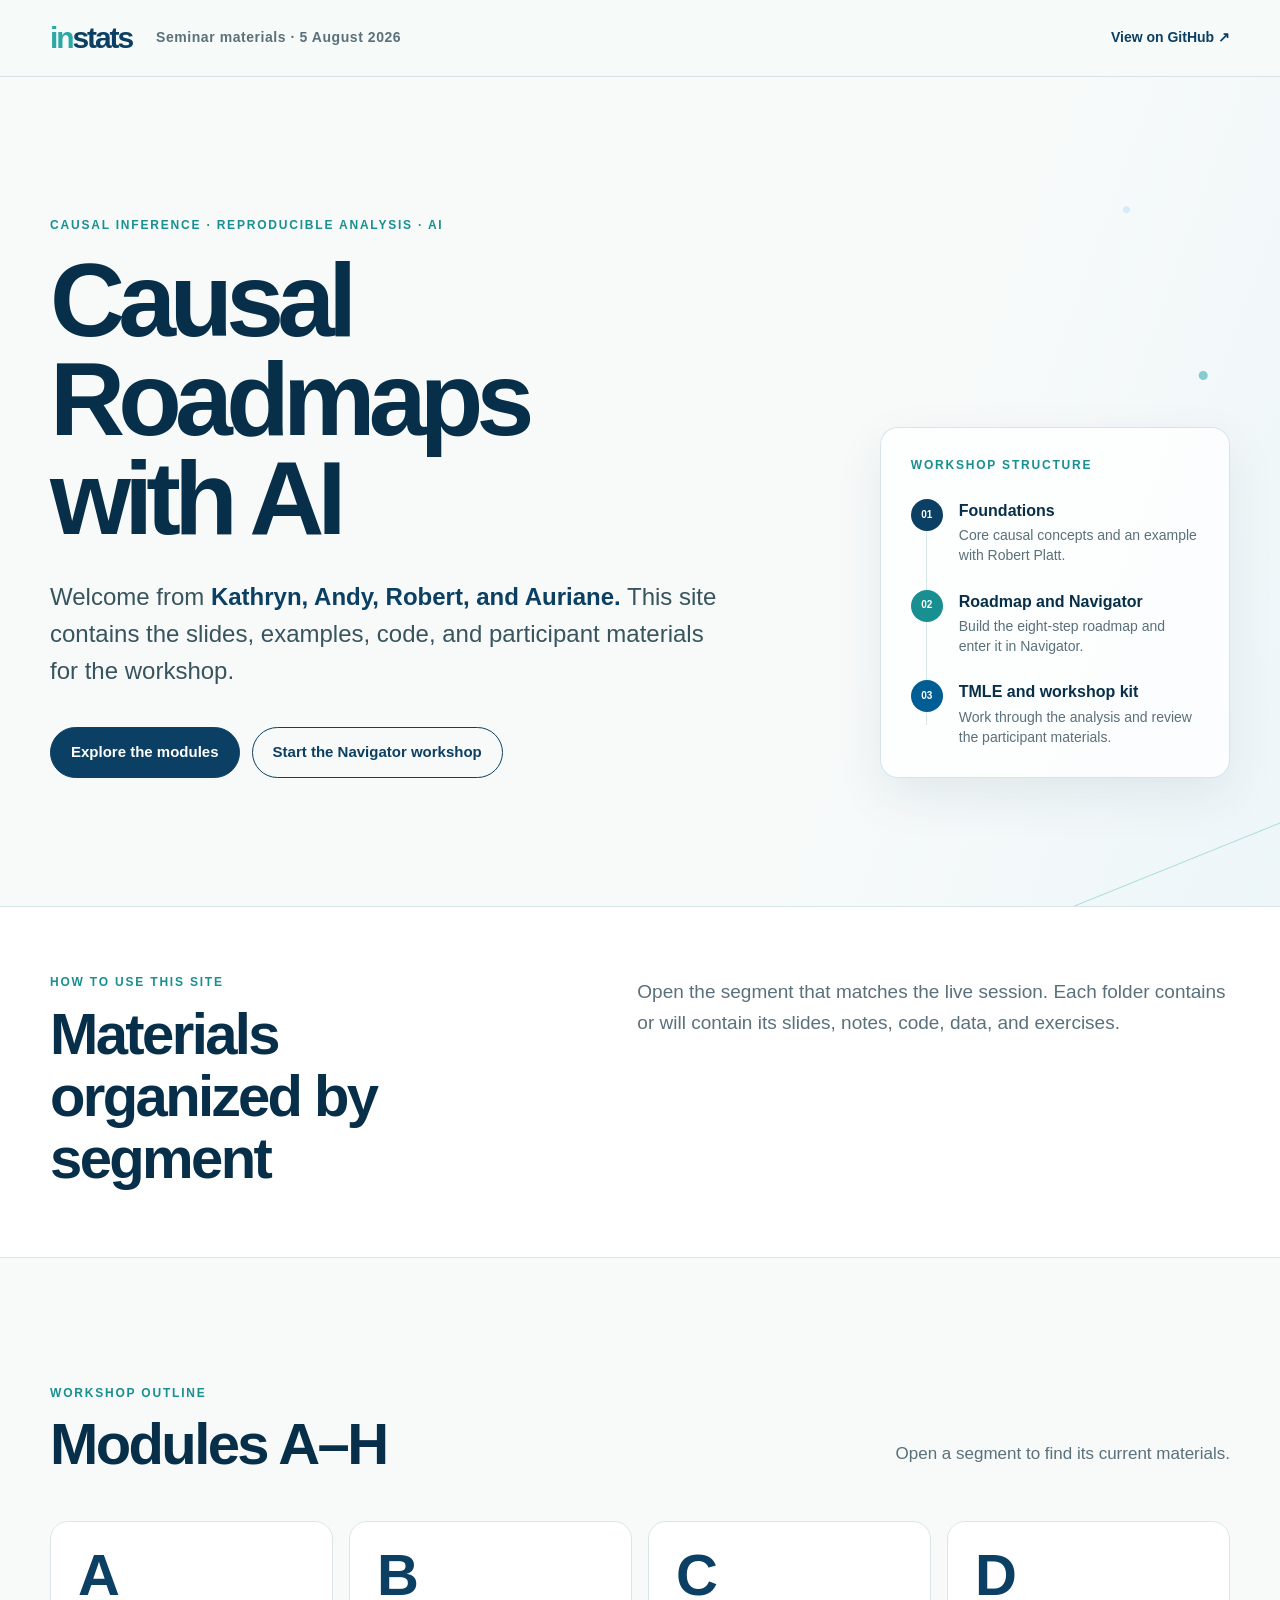
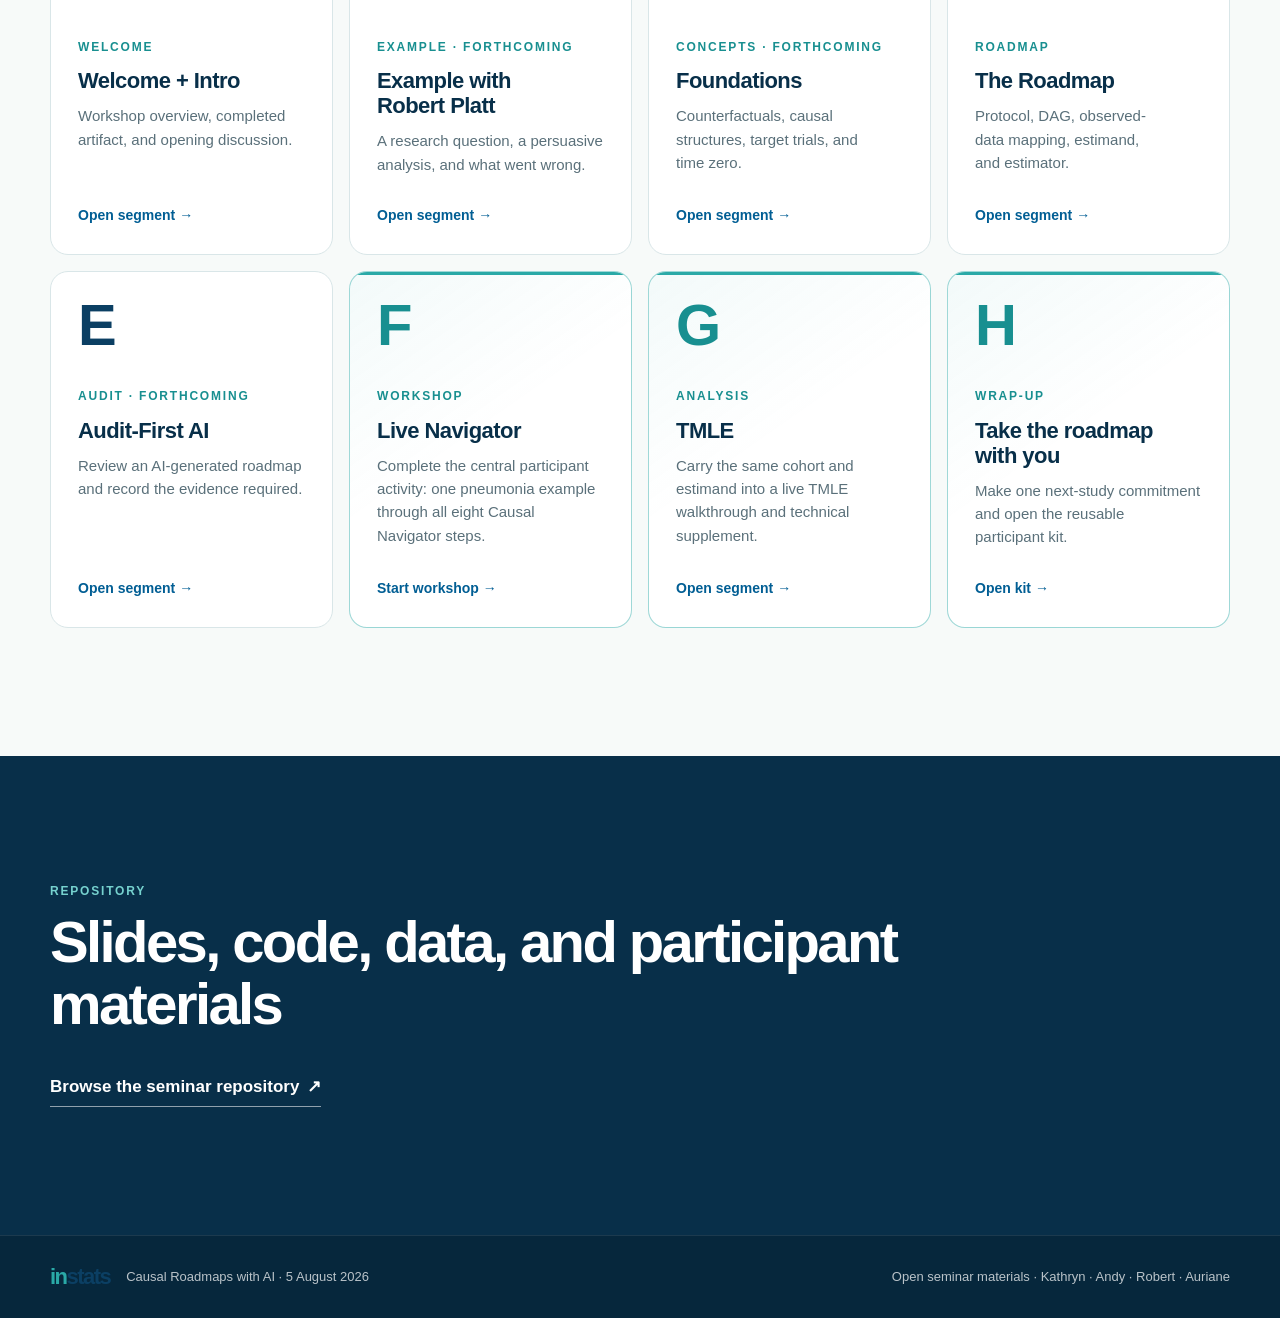
==== commit cf2a877c: "Sync Segment G and align seminar materials" ====
--- a/index.html
+++ b/index.html
@@ -152,7 +152,7 @@
               href="https://github.com/andystats/Instats-Aug-5-2026-seminar/tree/main/modules/B"
             >
               <span class="module-letter">B</span>
-              <span class="module-meta">Example</span>
+              <span class="module-meta">Example · forthcoming</span>
               <h3>Example with Robert Platt</h3>
               <p>A research question, a persuasive analysis, and what went wrong.</p>
               <span class="card-link">Open segment <span aria-hidden="true">→</span></span>
@@ -163,7 +163,7 @@
               href="https://github.com/andystats/Instats-Aug-5-2026-seminar/tree/main/modules/C"
             >
               <span class="module-letter">C</span>
-              <span class="module-meta">Concepts</span>
+              <span class="module-meta">Concepts · forthcoming</span>
               <h3>Foundations</h3>
               <p>Counterfactuals, causal structures, target trials, and time zero.</p>
               <span class="card-link">Open segment <span aria-hidden="true">→</span></span>
@@ -185,7 +185,7 @@
               href="https://github.com/andystats/Instats-Aug-5-2026-seminar/tree/main/modules/E"
             >
               <span class="module-letter">E</span>
-              <span class="module-meta">Audit</span>
+              <span class="module-meta">Audit · forthcoming</span>
               <h3>Audit-First AI</h3>
               <p>Review an AI-generated roadmap and record the evidence required.</p>
               <span class="card-link">Open segment <span aria-hidden="true">→</span></span>
@@ -207,12 +207,12 @@
 
             <a
               class="module-card module-card-featured"
-              href="https://github.com/andystats/Instats-Aug-5-2026-seminar/tree/main/modules/G"
+              href="modules/G/"
             >
               <span class="module-letter">G</span>
               <span class="module-meta">Analysis</span>
               <h3>TMLE</h3>
-              <p>Compare estimates, inspect overlap, and state the remaining limits.</p>
+              <p>Carry the same cohort and estimand into a live TMLE walkthrough and technical supplement.</p>
               <span class="card-link">Open segment <span aria-hidden="true">→</span></span>
             </a>
 
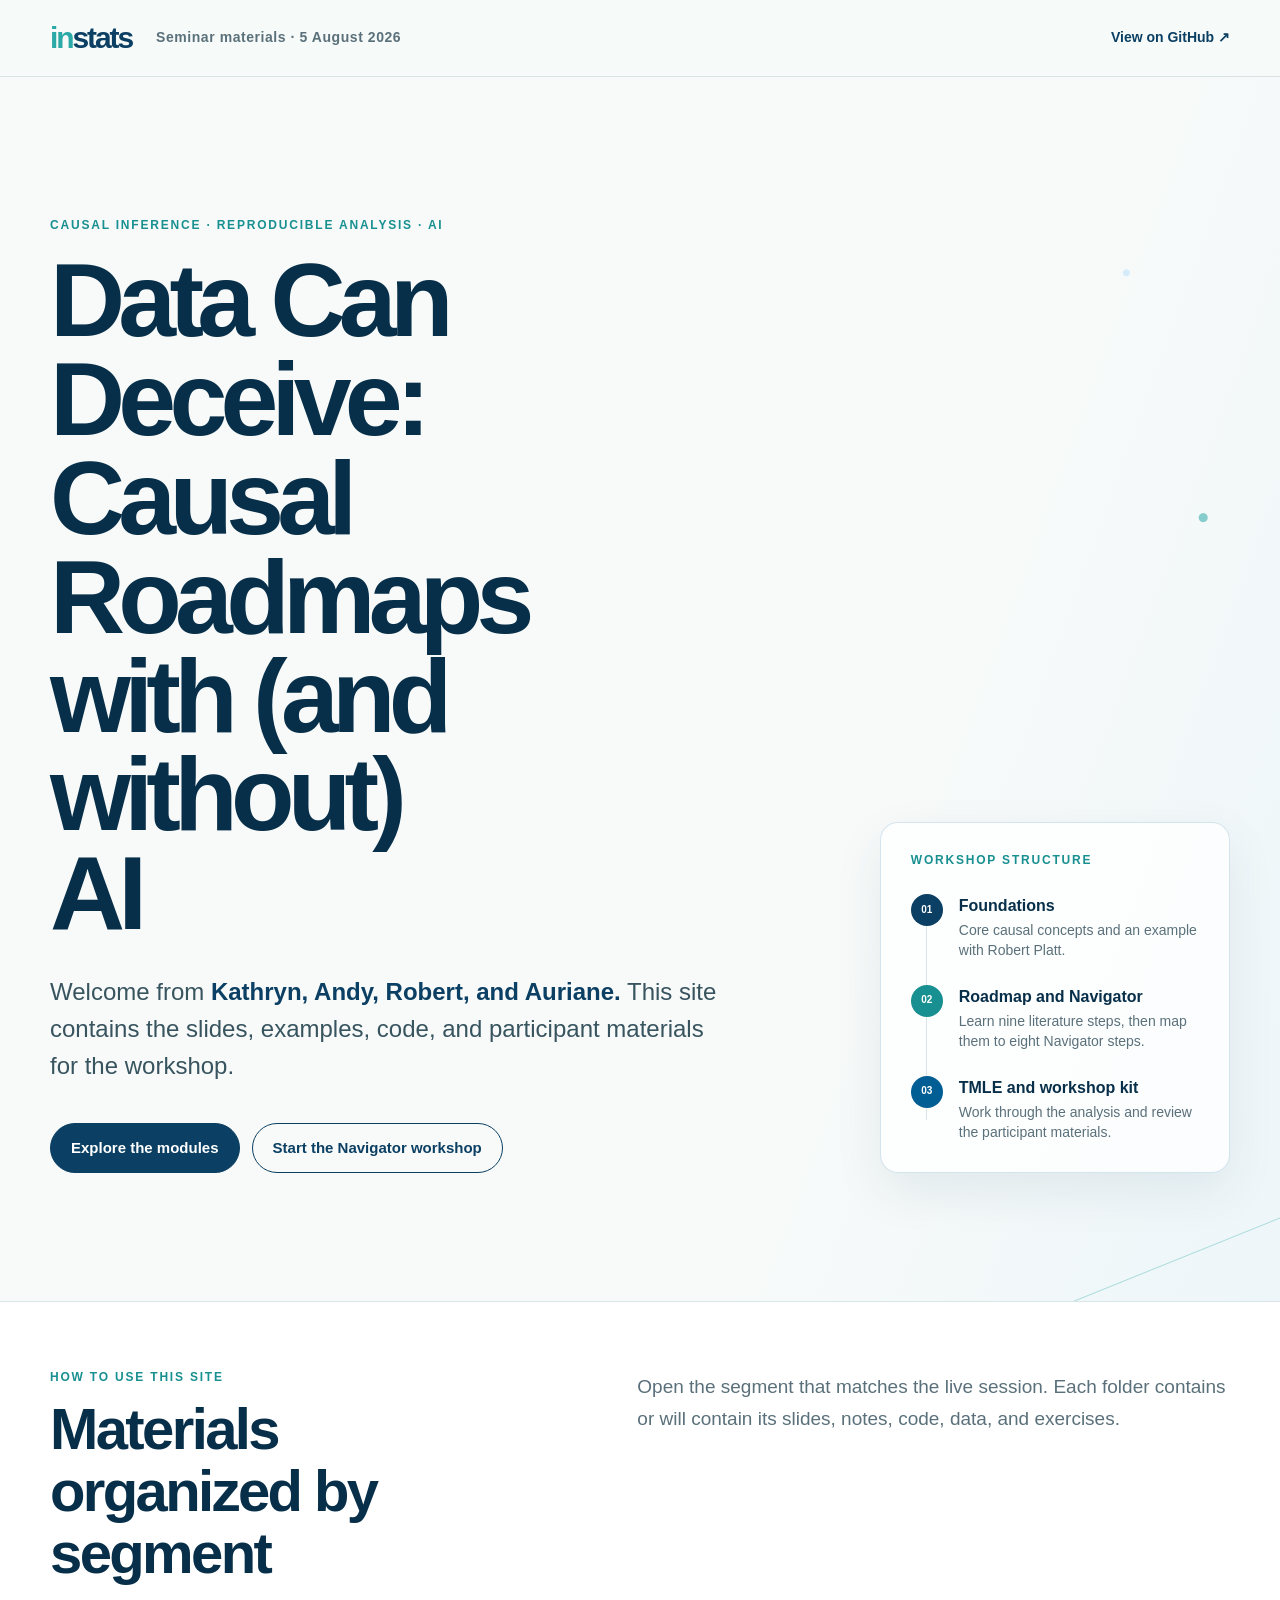
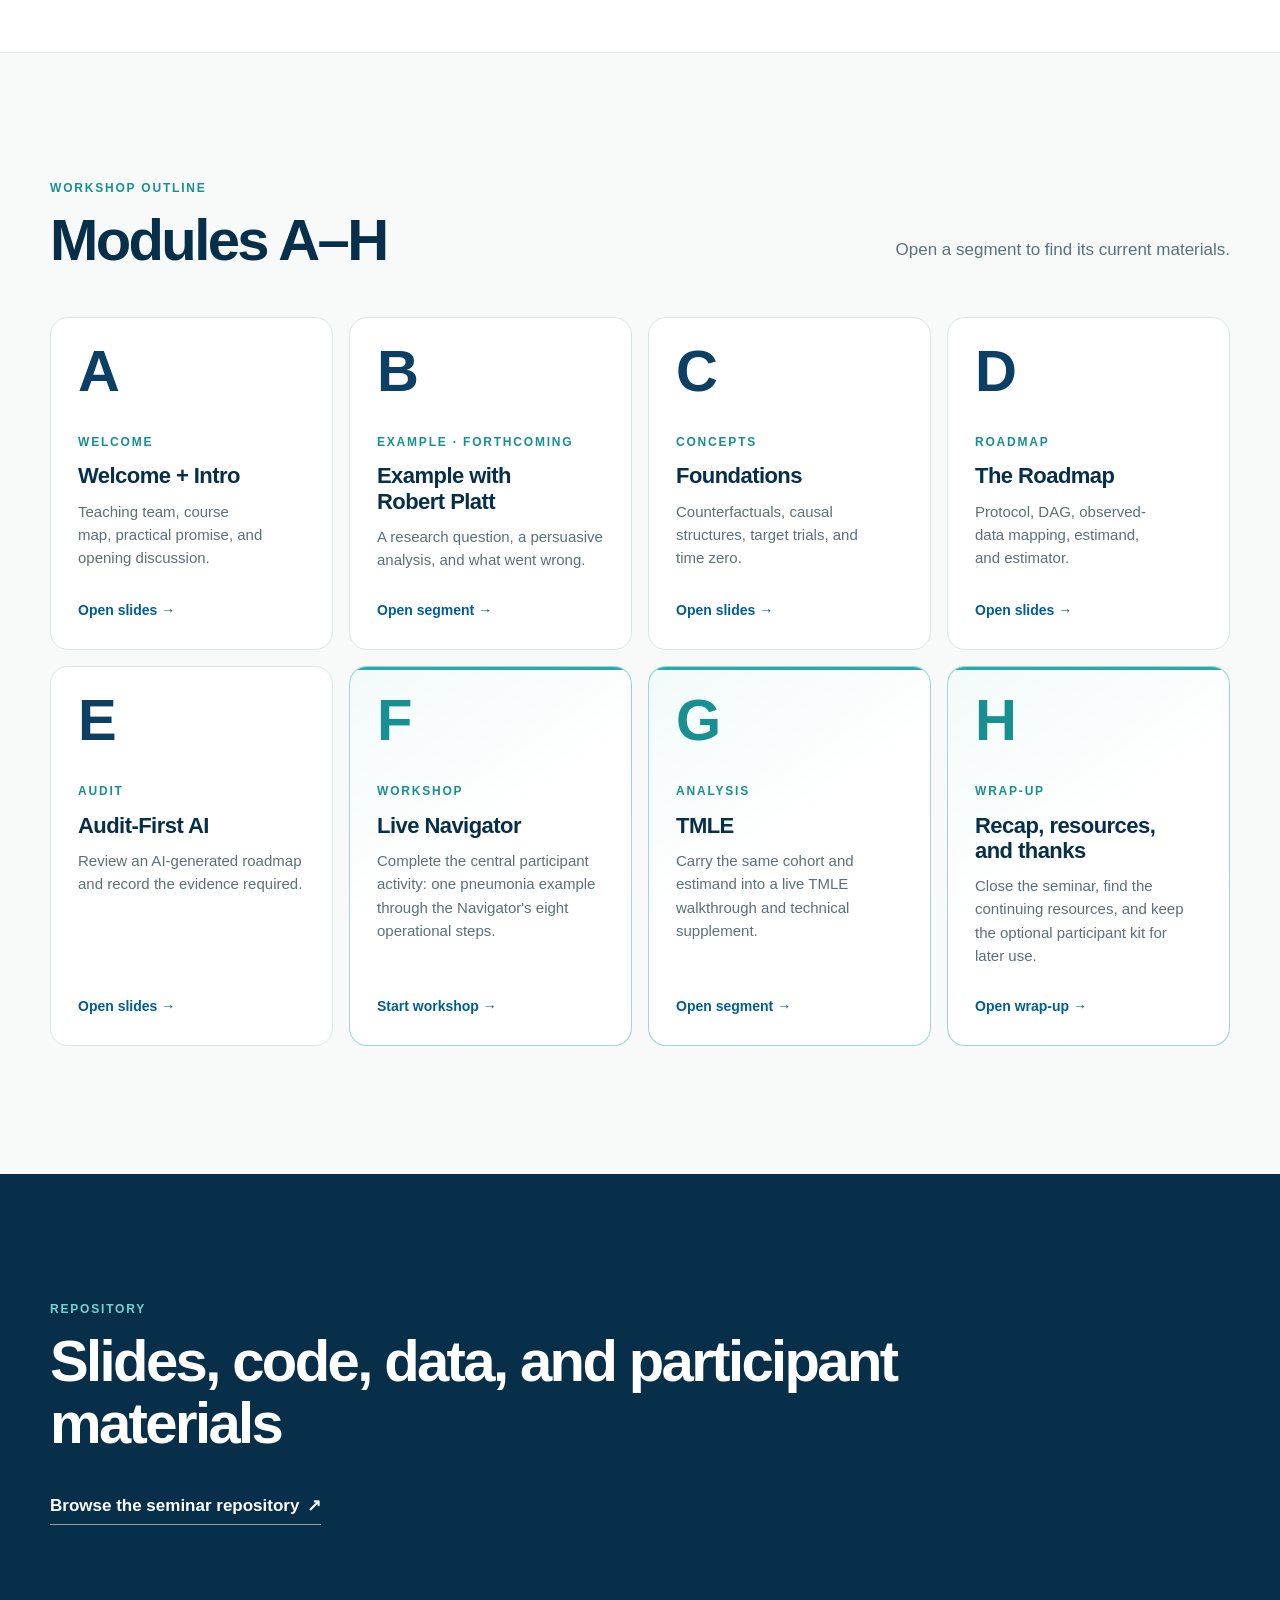
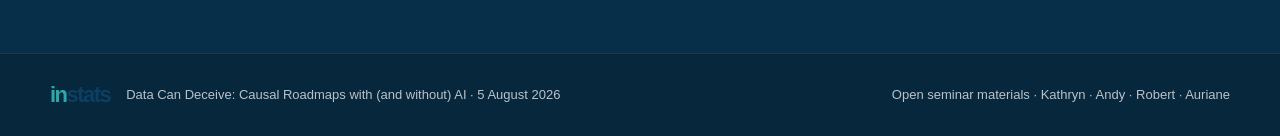
==== commit d7e689ad: "Harmonize course flow and simplify wrap-up Integrate and curate Modules C and E, align roadmap termi" ====
--- a/index.html
+++ b/index.html
@@ -5,7 +5,7 @@
     <meta name="viewport" content="width=device-width, initial-scale=1" />
     <meta
       name="description"
-      content="Open companion materials for the INStats seminar Causal Roadmaps with AI, 5 August 2026."
+      content="Open companion materials for the INStats seminar Data Can Deceive: Causal Roadmaps with (and without) AI, 5 August 2026."
     />
     <meta name="theme-color" content="#0b3f63" />
     <link
@@ -15,7 +15,7 @@
 
     <meta property="og:type" content="website" />
     <meta property="og:site_name" content="INStats seminar materials" />
-    <meta property="og:title" content="Causal Roadmaps with AI" />
+    <meta property="og:title" content="Data Can Deceive: Causal Roadmaps with (and without) AI" />
     <meta
       property="og:description"
       content="Welcome from Kathryn, Andy, Robert, and Auriane. Explore the seminar modules, central Navigator workshop, TMLE walkthrough, and participant kit."
@@ -29,7 +29,7 @@
       content="https://andystats.github.io/Instats-Aug-5-2026-seminar/assets/og.png"
     />
     <meta name="twitter:card" content="summary_large_image" />
-    <meta name="twitter:title" content="Causal Roadmaps with AI" />
+    <meta name="twitter:title" content="Data Can Deceive: Causal Roadmaps with (and without) AI" />
     <meta
       name="twitter:description"
       content="Open materials for the INStats seminar on 5 August 2026."
@@ -40,7 +40,7 @@
     />
 
     <link rel="stylesheet" href="styles.css" />
-    <title>Causal Roadmaps with AI | INStats</title>
+    <title>Data Can Deceive: Causal Roadmaps with (and without) AI | INStats</title>
   </head>
 
   <body>
@@ -67,7 +67,7 @@
         <div class="shell hero-grid">
           <div class="hero-copy">
             <p class="eyebrow">Causal inference · reproducible analysis · AI</p>
-            <h1>Causal Roadmaps<br />with AI</h1>
+            <h1>Data Can Deceive:<br />Causal Roadmaps<br />with (and without)<br />AI</h1>
             <p class="lede">
               Welcome from <strong>Kathryn, Andy, Robert, and Auriane.</strong>
               This site contains the slides, examples, code, and participant
@@ -97,7 +97,7 @@
                 <span class="roadmap-number">02</span>
                 <span>
                   <strong>Roadmap and Navigator</strong>
-                  Build the eight-step roadmap and enter it in Navigator.
+                  Learn nine literature steps, then map them to eight Navigator steps.
                 </span>
               </li>
               <li>
@@ -138,13 +138,13 @@
           <div class="module-grid">
             <a
               class="module-card"
-              href="https://github.com/andystats/Instats-Aug-5-2026-seminar/tree/main/modules/A"
+              href="modules/A/SegmentA_Welcome.pdf"
             >
               <span class="module-letter">A</span>
               <span class="module-meta">Welcome</span>
               <h3>Welcome + Intro</h3>
-              <p>Workshop overview, completed artifact, and opening discussion.</p>
-              <span class="card-link">Open segment <span aria-hidden="true">→</span></span>
+              <p>Teaching team, course map, practical promise, and opening discussion.</p>
+              <span class="card-link">Open slides <span aria-hidden="true">→</span></span>
             </a>
 
             <a
@@ -160,35 +160,35 @@
 
             <a
               class="module-card"
-              href="https://github.com/andystats/Instats-Aug-5-2026-seminar/tree/main/modules/C"
+              href="modules/C/Segment_C_Foundations.pdf"
             >
               <span class="module-letter">C</span>
-              <span class="module-meta">Concepts · forthcoming</span>
+              <span class="module-meta">Concepts</span>
               <h3>Foundations</h3>
               <p>Counterfactuals, causal structures, target trials, and time zero.</p>
-              <span class="card-link">Open segment <span aria-hidden="true">→</span></span>
-            </a>
-
-            <a
-              class="module-card"
-              href="https://github.com/andystats/Instats-Aug-5-2026-seminar/tree/main/modules/D"
+              <span class="card-link">Open slides <span aria-hidden="true">→</span></span>
+            </a>
+
+            <a
+              class="module-card"
+              href="modules/D/SegmentD_Roadmap.pdf"
             >
               <span class="module-letter">D</span>
               <span class="module-meta">Roadmap</span>
               <h3>The Roadmap</h3>
               <p>Protocol, DAG, observed-data mapping, estimand, and estimator.</p>
-              <span class="card-link">Open segment <span aria-hidden="true">→</span></span>
-            </a>
-
-            <a
-              class="module-card"
-              href="https://github.com/andystats/Instats-Aug-5-2026-seminar/tree/main/modules/E"
+              <span class="card-link">Open slides <span aria-hidden="true">→</span></span>
+            </a>
+
+            <a
+              class="module-card"
+              href="modules/E/Segment_E_Audit.pdf"
             >
               <span class="module-letter">E</span>
-              <span class="module-meta">Audit · forthcoming</span>
+              <span class="module-meta">Audit</span>
               <h3>Audit-First AI</h3>
               <p>Review an AI-generated roadmap and record the evidence required.</p>
-              <span class="card-link">Open segment <span aria-hidden="true">→</span></span>
+              <span class="card-link">Open slides <span aria-hidden="true">→</span></span>
             </a>
 
             <a
@@ -200,7 +200,7 @@
               <h3>Live Navigator</h3>
               <p>
                 Complete the central participant activity: one pneumonia example
-                through all eight Causal Navigator steps.
+                through the Navigator's eight operational steps.
               </p>
               <span class="card-link">Start workshop <span aria-hidden="true">→</span></span>
             </a>
@@ -222,12 +222,12 @@
             >
               <span class="module-letter">H</span>
               <span class="module-meta">Wrap-up</span>
-              <h3>Take the roadmap with you</h3>
+              <h3>Recap, resources, and thanks</h3>
               <p>
-                Make one next-study commitment and open the reusable participant
-                kit.
+                Close the seminar, find the continuing resources, and keep the
+                optional participant kit for later use.
               </p>
-              <span class="card-link">Open kit <span aria-hidden="true">→</span></span>
+              <span class="card-link">Open wrap-up <span aria-hidden="true">→</span></span>
             </a>
           </div>
         </div>
@@ -254,7 +254,7 @@
           <span class="brand brand-small" aria-label="INStats">
             <span class="brand-in">in</span><span class="brand-stats">stats</span>
           </span>
-          <span>Causal Roadmaps with AI · 5 August 2026</span>
+          <span>Data Can Deceive: Causal Roadmaps with (and without) AI · 5 August 2026</span>
         </p>
         <p>Open seminar materials · Kathryn · Andy · Robert · Auriane</p>
       </div>
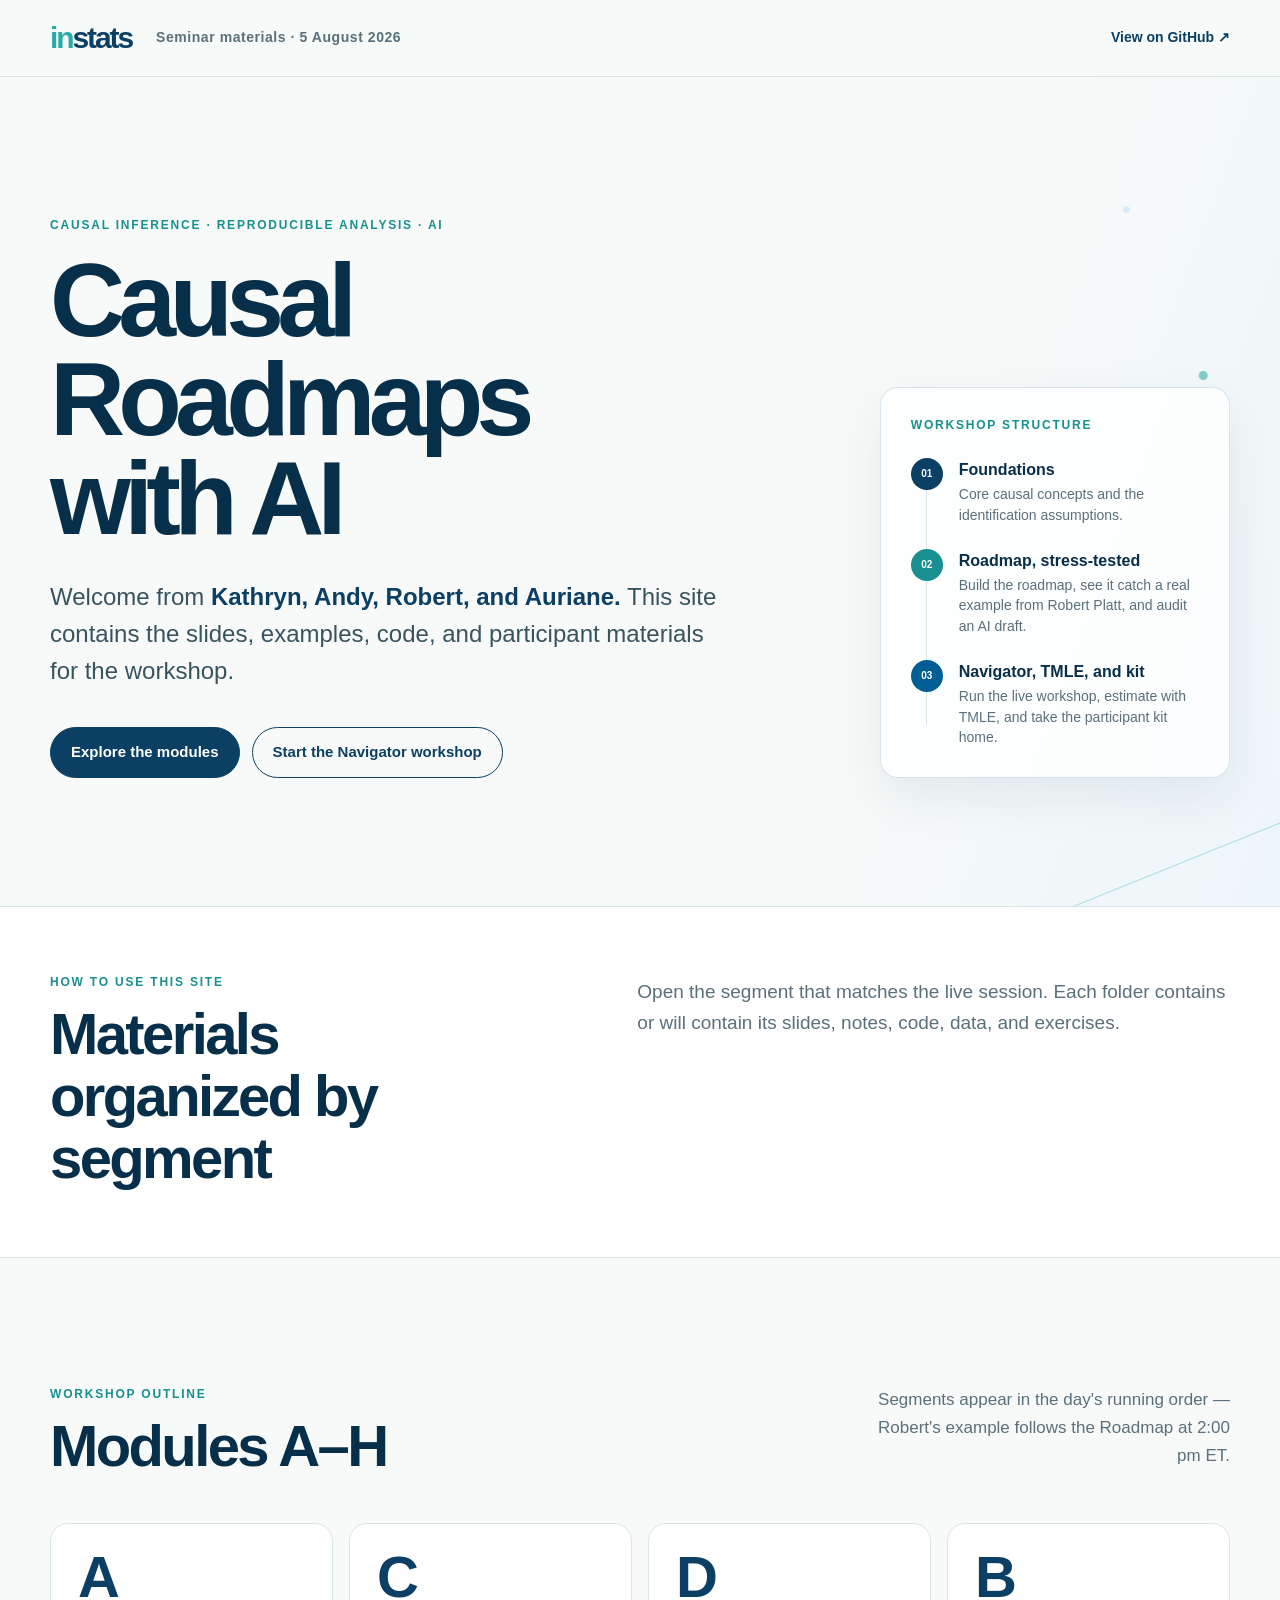
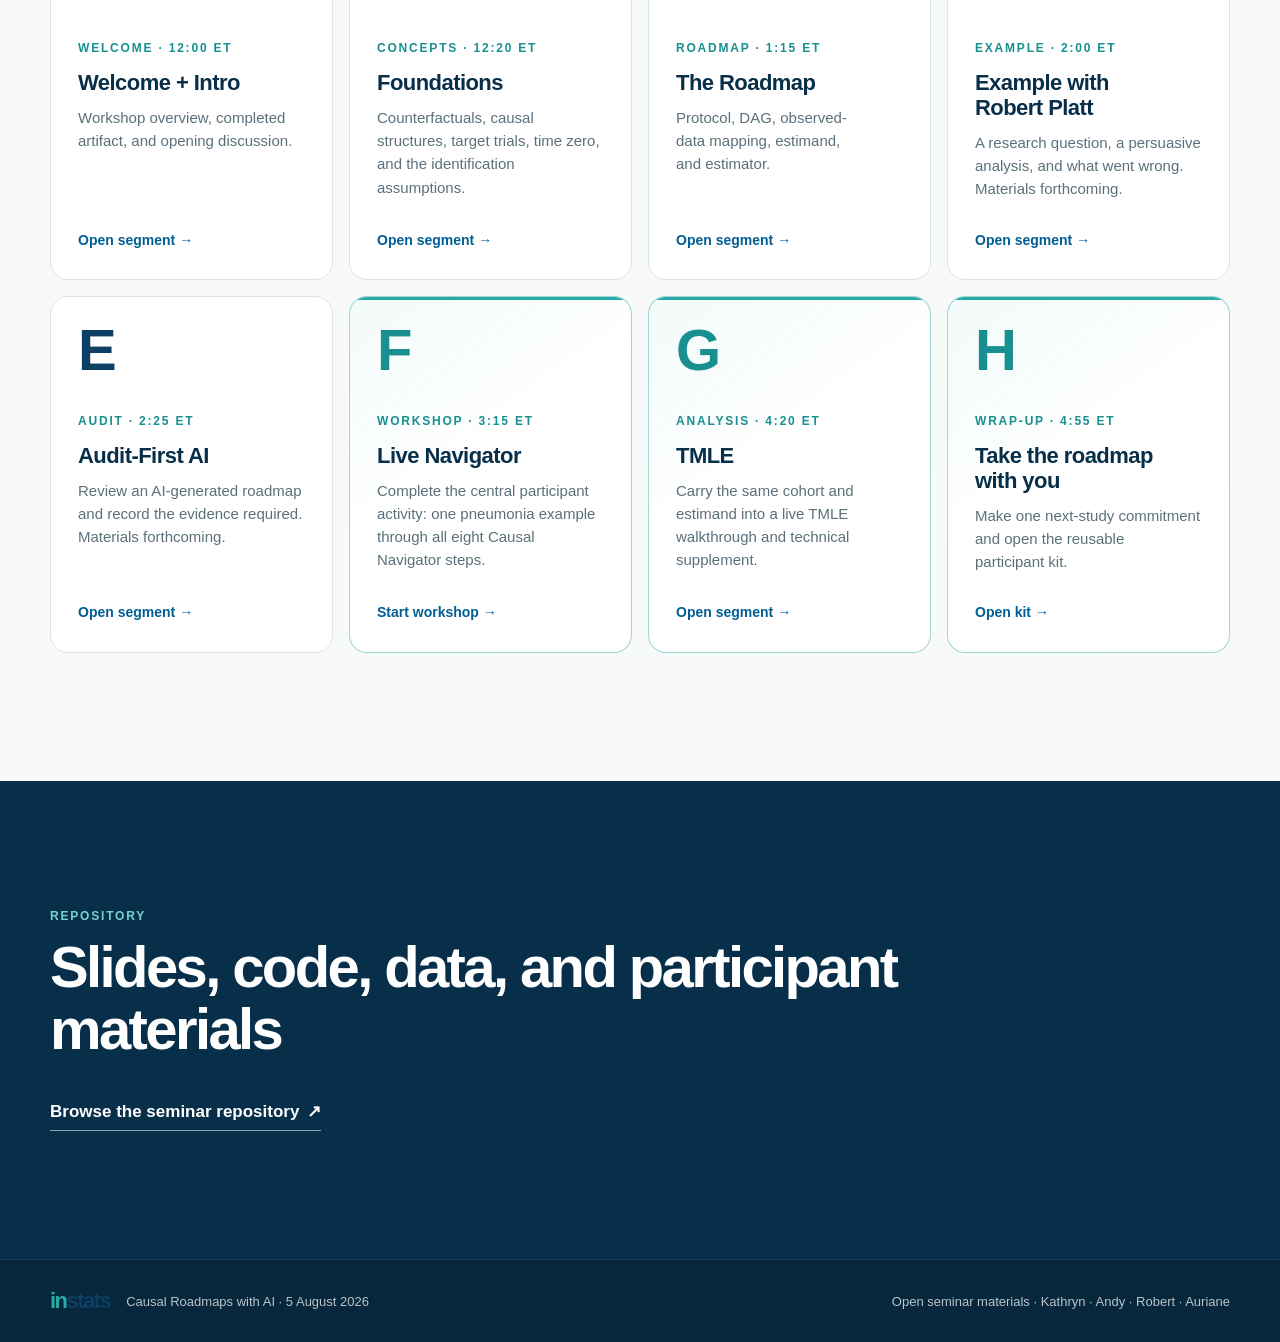
==== commit c49f79f7: "Restructure run of day for Robert's 2pm slot and add Module C identification slides Co-Authored-By: " ====
--- a/index.html
+++ b/index.html
@@ -5,7 +5,7 @@
     <meta name="viewport" content="width=device-width, initial-scale=1" />
     <meta
       name="description"
-      content="Open companion materials for the INStats seminar Data Can Deceive: Causal Roadmaps with (and without) AI, 5 August 2026."
+      content="Open companion materials for the INStats seminar Causal Roadmaps with AI, 5 August 2026."
     />
     <meta name="theme-color" content="#0b3f63" />
     <link
@@ -15,7 +15,7 @@
 
     <meta property="og:type" content="website" />
     <meta property="og:site_name" content="INStats seminar materials" />
-    <meta property="og:title" content="Data Can Deceive: Causal Roadmaps with (and without) AI" />
+    <meta property="og:title" content="Causal Roadmaps with AI" />
     <meta
       property="og:description"
       content="Welcome from Kathryn, Andy, Robert, and Auriane. Explore the seminar modules, central Navigator workshop, TMLE walkthrough, and participant kit."
@@ -29,7 +29,7 @@
       content="https://andystats.github.io/Instats-Aug-5-2026-seminar/assets/og.png"
     />
     <meta name="twitter:card" content="summary_large_image" />
-    <meta name="twitter:title" content="Data Can Deceive: Causal Roadmaps with (and without) AI" />
+    <meta name="twitter:title" content="Causal Roadmaps with AI" />
     <meta
       name="twitter:description"
       content="Open materials for the INStats seminar on 5 August 2026."
@@ -40,7 +40,7 @@
     />
 
     <link rel="stylesheet" href="styles.css" />
-    <title>Data Can Deceive: Causal Roadmaps with (and without) AI | INStats</title>
+    <title>Causal Roadmaps with AI | INStats</title>
   </head>
 
   <body>
@@ -67,7 +67,7 @@
         <div class="shell hero-grid">
           <div class="hero-copy">
             <p class="eyebrow">Causal inference · reproducible analysis · AI</p>
-            <h1>Data Can Deceive:<br />Causal Roadmaps<br />with (and without)<br />AI</h1>
+            <h1>Causal Roadmaps<br />with AI</h1>
             <p class="lede">
               Welcome from <strong>Kathryn, Andy, Robert, and Auriane.</strong>
               This site contains the slides, examples, code, and participant
@@ -90,21 +90,23 @@
                 <span class="roadmap-number">01</span>
                 <span>
                   <strong>Foundations</strong>
-                  Core causal concepts and an example with Robert Platt.
+                  Core causal concepts and the identification assumptions.
                 </span>
               </li>
               <li>
                 <span class="roadmap-number">02</span>
                 <span>
-                  <strong>Roadmap and Navigator</strong>
-                  Learn nine literature steps, then map them to eight Navigator steps.
+                  <strong>Roadmap, stress-tested</strong>
+                  Build the roadmap, see it catch a real example from Robert
+                  Platt, and audit an AI draft.
                 </span>
               </li>
               <li>
                 <span class="roadmap-number">03</span>
                 <span>
-                  <strong>TMLE and workshop kit</strong>
-                  Work through the analysis and review the participant materials.
+                  <strong>Navigator, TMLE, and kit</strong>
+                  Run the live workshop, estimate with TMLE, and take the
+                  participant kit home.
                 </span>
               </li>
             </ol>
@@ -132,63 +134,75 @@
               <p class="section-kicker">Workshop outline</p>
               <h2 id="modules-title">Modules A–H</h2>
             </div>
-            <p>Open a segment to find its current materials.</p>
+            <p>
+              Segments appear in the day's running order — Robert's example
+              follows the Roadmap at 2:00 pm ET.
+            </p>
           </div>
 
           <div class="module-grid">
             <a
               class="module-card"
-              href="modules/A/SegmentA_Welcome.pdf"
+              href="https://github.com/andystats/Instats-Aug-5-2026-seminar/tree/main/modules/A"
             >
               <span class="module-letter">A</span>
-              <span class="module-meta">Welcome</span>
+              <span class="module-meta">Welcome · 12:00 ET</span>
               <h3>Welcome + Intro</h3>
-              <p>Teaching team, course map, practical promise, and opening discussion.</p>
-              <span class="card-link">Open slides <span aria-hidden="true">→</span></span>
-            </a>
-
-            <a
-              class="module-card"
-              href="https://github.com/andystats/Instats-Aug-5-2026-seminar/tree/main/modules/B"
-            >
-              <span class="module-letter">B</span>
-              <span class="module-meta">Example · forthcoming</span>
-              <h3>Example with Robert Platt</h3>
-              <p>A research question, a persuasive analysis, and what went wrong.</p>
-              <span class="card-link">Open segment <span aria-hidden="true">→</span></span>
-            </a>
-
-            <a
-              class="module-card"
-              href="modules/C/Segment_C_Foundations.pdf"
+              <p>Workshop overview, completed artifact, and opening discussion.</p>
+              <span class="card-link">Open segment <span aria-hidden="true">→</span></span>
+            </a>
+
+            <a
+              class="module-card"
+              href="https://github.com/andystats/Instats-Aug-5-2026-seminar/tree/main/modules/C"
             >
               <span class="module-letter">C</span>
-              <span class="module-meta">Concepts</span>
+              <span class="module-meta">Concepts · 12:20 ET</span>
               <h3>Foundations</h3>
-              <p>Counterfactuals, causal structures, target trials, and time zero.</p>
-              <span class="card-link">Open slides <span aria-hidden="true">→</span></span>
-            </a>
-
-            <a
-              class="module-card"
-              href="modules/D/SegmentD_Roadmap.pdf"
+              <p>
+                Counterfactuals, causal structures, target trials, time zero,
+                and the identification assumptions.
+              </p>
+              <span class="card-link">Open segment <span aria-hidden="true">→</span></span>
+            </a>
+
+            <a
+              class="module-card"
+              href="https://github.com/andystats/Instats-Aug-5-2026-seminar/tree/main/modules/D"
             >
               <span class="module-letter">D</span>
-              <span class="module-meta">Roadmap</span>
+              <span class="module-meta">Roadmap · 1:15 ET</span>
               <h3>The Roadmap</h3>
               <p>Protocol, DAG, observed-data mapping, estimand, and estimator.</p>
-              <span class="card-link">Open slides <span aria-hidden="true">→</span></span>
-            </a>
-
-            <a
-              class="module-card"
-              href="modules/E/Segment_E_Audit.pdf"
+              <span class="card-link">Open segment <span aria-hidden="true">→</span></span>
+            </a>
+
+            <a
+              class="module-card"
+              href="https://github.com/andystats/Instats-Aug-5-2026-seminar/tree/main/modules/B"
+            >
+              <span class="module-letter">B</span>
+              <span class="module-meta">Example · 2:00 ET</span>
+              <h3>Example with Robert Platt</h3>
+              <p>
+                A research question, a persuasive analysis, and what went
+                wrong. Materials forthcoming.
+              </p>
+              <span class="card-link">Open segment <span aria-hidden="true">→</span></span>
+            </a>
+
+            <a
+              class="module-card"
+              href="https://github.com/andystats/Instats-Aug-5-2026-seminar/tree/main/modules/E"
             >
               <span class="module-letter">E</span>
-              <span class="module-meta">Audit</span>
+              <span class="module-meta">Audit · 2:25 ET</span>
               <h3>Audit-First AI</h3>
-              <p>Review an AI-generated roadmap and record the evidence required.</p>
-              <span class="card-link">Open slides <span aria-hidden="true">→</span></span>
+              <p>
+                Review an AI-generated roadmap and record the evidence
+                required. Materials forthcoming.
+              </p>
+              <span class="card-link">Open segment <span aria-hidden="true">→</span></span>
             </a>
 
             <a
@@ -196,11 +210,11 @@
               href="modules/F/"
             >
               <span class="module-letter">F</span>
-              <span class="module-meta">Workshop</span>
+              <span class="module-meta">Workshop · 3:15 ET</span>
               <h3>Live Navigator</h3>
               <p>
                 Complete the central participant activity: one pneumonia example
-                through the Navigator's eight operational steps.
+                through all eight Causal Navigator steps.
               </p>
               <span class="card-link">Start workshop <span aria-hidden="true">→</span></span>
             </a>
@@ -210,7 +224,7 @@
               href="modules/G/"
             >
               <span class="module-letter">G</span>
-              <span class="module-meta">Analysis</span>
+              <span class="module-meta">Analysis · 4:20 ET</span>
               <h3>TMLE</h3>
               <p>Carry the same cohort and estimand into a live TMLE walkthrough and technical supplement.</p>
               <span class="card-link">Open segment <span aria-hidden="true">→</span></span>
@@ -221,13 +235,13 @@
               href="modules/H/"
             >
               <span class="module-letter">H</span>
-              <span class="module-meta">Wrap-up</span>
-              <h3>Recap, resources, and thanks</h3>
-              <p>
-                Close the seminar, find the continuing resources, and keep the
-                optional participant kit for later use.
-              </p>
-              <span class="card-link">Open wrap-up <span aria-hidden="true">→</span></span>
+              <span class="module-meta">Wrap-up · 4:55 ET</span>
+              <h3>Take the roadmap with you</h3>
+              <p>
+                Make one next-study commitment and open the reusable participant
+                kit.
+              </p>
+              <span class="card-link">Open kit <span aria-hidden="true">→</span></span>
             </a>
           </div>
         </div>
@@ -254,7 +268,7 @@
           <span class="brand brand-small" aria-label="INStats">
             <span class="brand-in">in</span><span class="brand-stats">stats</span>
           </span>
-          <span>Data Can Deceive: Causal Roadmaps with (and without) AI · 5 August 2026</span>
+          <span>Causal Roadmaps with AI · 5 August 2026</span>
         </p>
         <p>Open seminar materials · Kathryn · Andy · Robert · Auriane</p>
       </div>
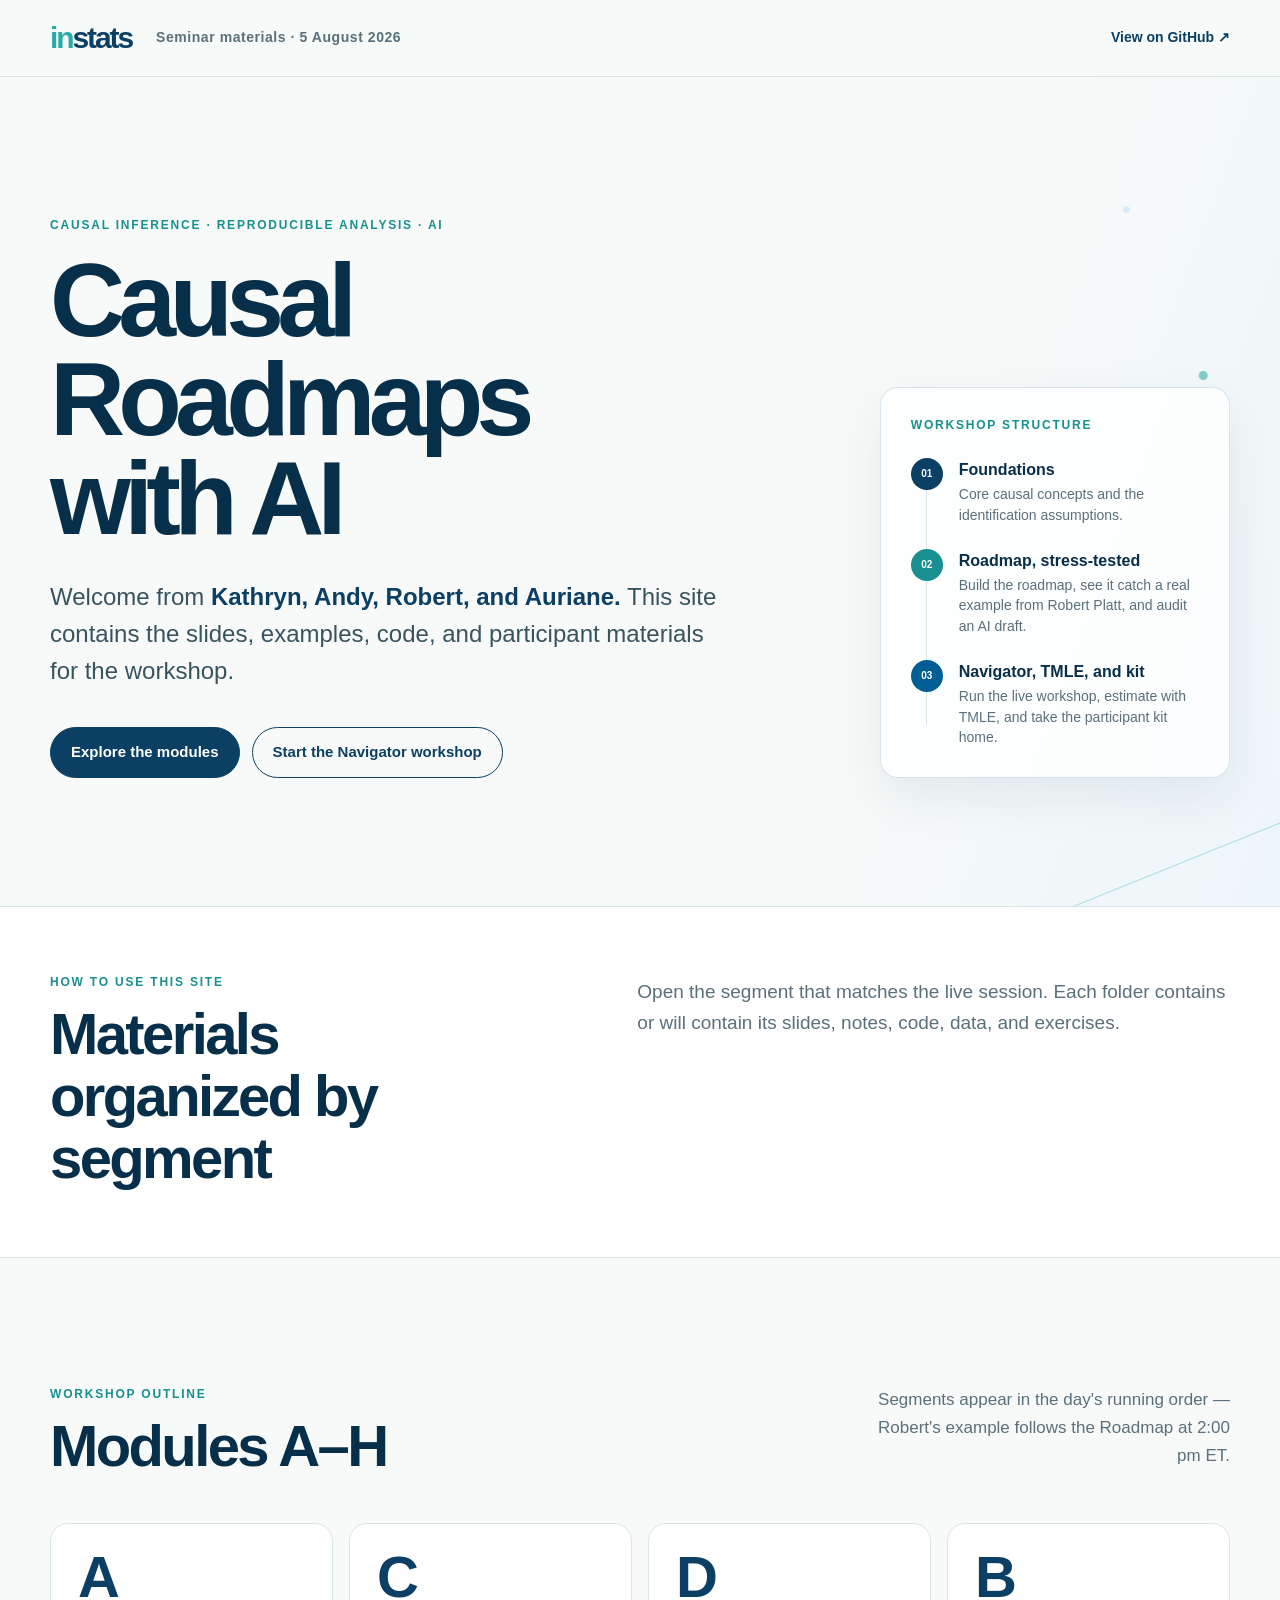
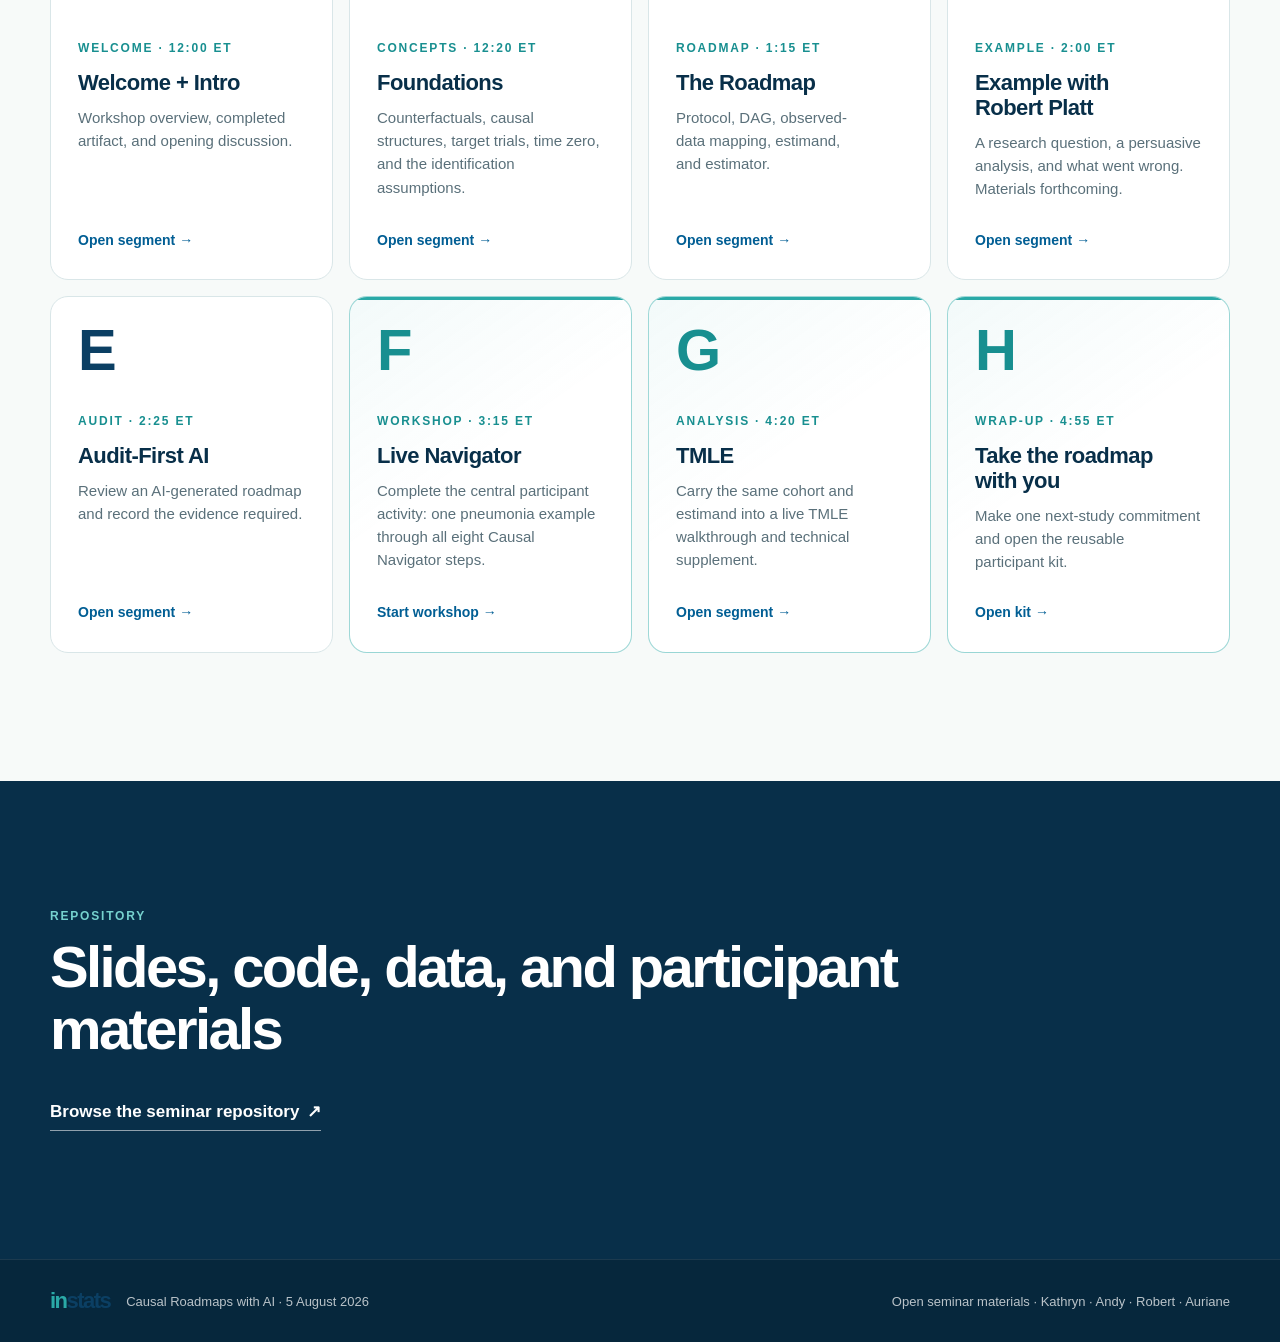
==== commit 7de55d55: "Integrate identification slides into Kathryn's Foundations deck Co-Authored-By: Claude Fable 5 <nore" ====
--- a/index.html
+++ b/index.html
@@ -200,7 +200,7 @@
               <h3>Audit-First AI</h3>
               <p>
                 Review an AI-generated roadmap and record the evidence
-                required. Materials forthcoming.
+                required.
               </p>
               <span class="card-link">Open segment <span aria-hidden="true">→</span></span>
             </a>
